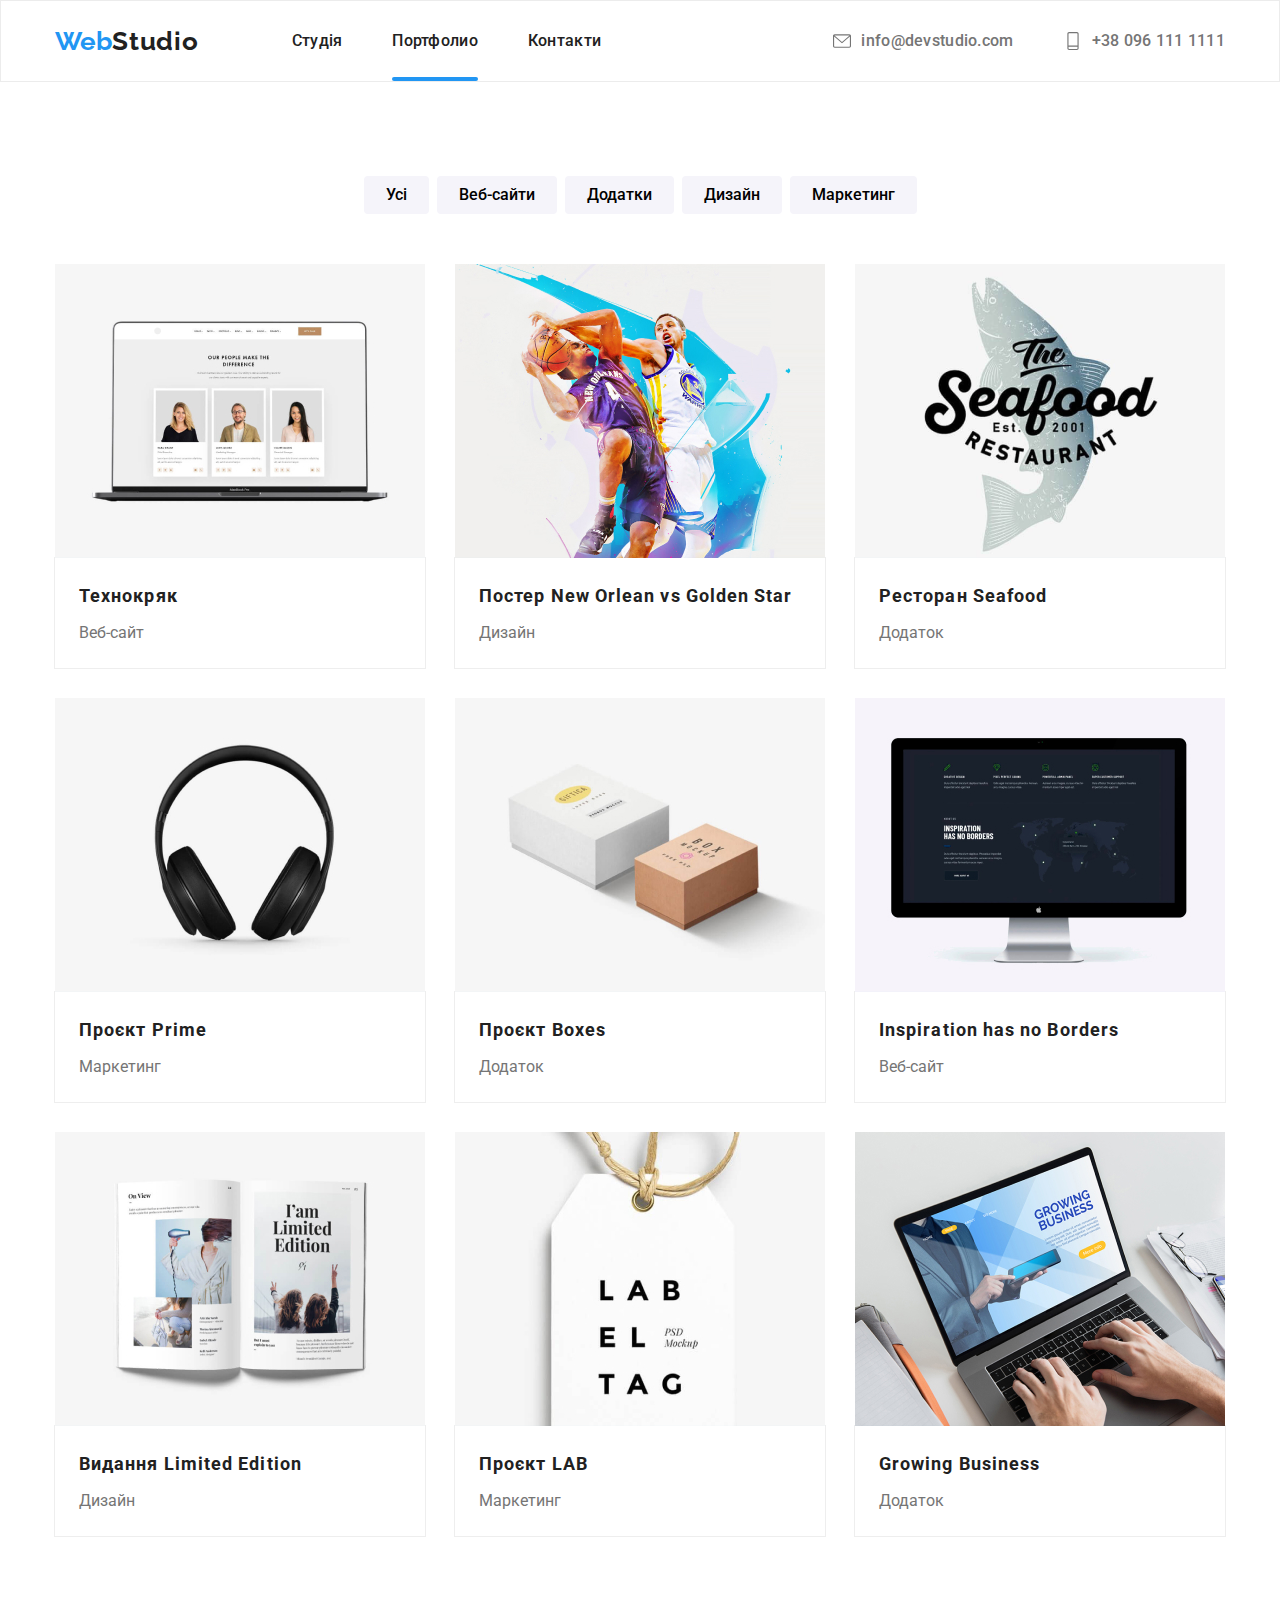
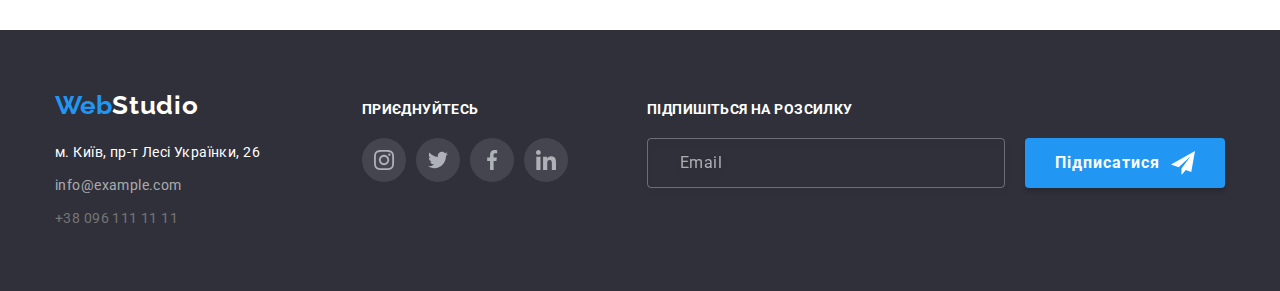
==== portfolio.html @ 8218df86 "started" ====
<!DOCTYPE html>
<html lang="en">
  <head>
    <meta charset="UTF-8" />
    <meta http-equiv="X-UA-Compatible" content="IE=edge" />
    <meta name="viewport" content="width=device-width, initial-scale=1.0" />
    <title>Home work 2</title>
    <link rel="preconnect" href="https://fonts.googleapis.com" />
    <link rel="preconnect" href="https://fonts.gstatic.com" crossorigin />
    <link
      href="https://fonts.googleapis.com/css2?family=Raleway:wght@700&family=Roboto:wght@400;500;700;900&display=swap"
      rel="stylesheet"
    />
    <link
      rel="stylesheet"
      href="https://cdnjs.cloudflare.com/ajax/libs/modern-normalize/1.1.0/modern-normalize.min.css"
    />

    <link rel="stylesheet" href="css/styles.css" />
  </head>

  <body>
    <!-- Шапка сайта -->

    <header class="header">
      <div class="container">
        <nav class="main-nav">
          <a href="./index.html" class="logo"
            >Web<span class="logo-header current">Studio</span></a
          >

          <ul class="site-nav list">
            <li class="item">
              <a href="./index.html" class="link">Студія</a>
            </li>
            <li class="item">
              <a href="./portfolio.html" class="link current">Портфолио</a>
            </li>
            <li class="item">
              <a href="Контакты" class="link">Контакти</a>
            </li>
          </ul>

          <ul class="auth-nav list">
            <li class="item">
              <a href="mailto:info@devstudio.com" class="header__link__mail">
                <svg class="tech__link" width="18" height="18">
                  <use href="./images/symbol-defs.svg#icon-mailmin"></use></svg
                >info@devstudio.com
              </a>
            </li>

            <li class="item">
              <a href="tel:+380961111111" class="header__link__tel">
                <svg class="tech__link" width="18" height="18">
                  <use href=".//images/symbol-defs.svg#icon-telmin"></use></svg
                >+38 096 111 1111
              </a>
            </li>
          </ul>
        </nav>
      </div>
    </header>

    <main>
      <section class="section">
        <div class="container">
          <!-- <h1> Примеры робот <h1> 
              
               Кнопки -->

          <div class="button-nav">
            <ul class="button-box">
              <li>
                <button type="button" class="buttons">Усі</button>
              </li>
              <li>
                <button type="button" class="buttons">Веб-сайти</button>
              </li>
              <li>
                <button type="button" class="buttons">Додатки</button>
              </li>
              <li>
                <button type="button" class="buttons">Дизайн</button>
              </li>
              <li>
                <button type="button" class="buttons">Маркетинг</button>
              </li>
            </ul>
          </div>
        </div>

        <!-- Картинки -->

        <div class="container">
          <div class="box__section__cards">
            <ul class="section_title">
              <li class="section__title__card">
                <a href="#" class="link">
                  <div class="product-thumb">
                    <img
                      src="./images/технокряк.jpg"
                      alt="Ноутбук Macbook"
                      width="370"
                      height="294"
                    />
                    <div class="product-actions">
                      <p class="product-paragraf">
                        Ресурс пропонує комплексні пропозиції з різним рівнем
                        функціоналу та сервісів. Все це дозволить відвідувачу
                        отримати вичерпні відомості про компанію чи приватну
                        особу.
                      </p>
                    </div>
                  </div>
                  <div class="card-signature">
                    <h2 class="text-image">Технокряк</h2>
                    <p class="text-description">Веб-сайт</p>
                  </div>
                </a>
              </li>

              <li class="section__title__card">
                <a class="link" href="#">
                  <div class="product-thumb">
                    <img
                      src="./images/баскетбол.jpg"
                      alt="Борьба за мяч"
                      width="370"
                      height="294"
                    />
                    <div class="product-actions">
                      <p class="product-paragraf">
                        Ресурс пропонує комплексні пропозиції з різним рівнем
                        функціоналу та сервісів. Все це дозволить відвідувачу
                        отримати вичерпні відомості про компанію чи приватну
                        особу.
                      </p>
                    </div>
                  </div>
                  <div class="card-signature">
                    <h2 class="text-image">Постер New Orlean vs Golden Star</h2>
                    <p class="text-description">Дизайн</p>
                  </div>
                </a>
              </li>

              <li class="section__title__card">
                <a class="link" href="#">
                  <div class="product-thumb">
                    <img
                      src="./images/Ресторан.png"
                      alt="Ресторан с морской кухней"
                      width="370"
                      height="294"
                    />
                    <div class="product-actions">
                      <p class="product-paragraf">
                        Ресурс пропонує комплексні пропозиції з різним рівнем
                        функціоналу та сервісів. Все це дозволить відвідувачу
                        отримати вичерпні відомості про компанію чи приватну
                        особу.
                      </p>
                    </div>
                  </div>

                  <div class="card-signature">
                    <h2 class="text-image">Ресторан Seafood</h2>
                    <p class="text-description">Додаток</p>
                  </div>
                </a>
              </li>

              <li class="section__title__card">
                <a class="link" href="#">
                  <div class="product-thumb">
                    <img
                      src="./images/наушники.jpg"
                      alt="Черные беспроводные наушники"
                      width="370"
                      height="294"
                    />
                    <div class="product-actions">
                      <p class="product-paragraf">
                        Ресурс пропонує комплексні пропозиції з різним рівнем
                        функціоналу та сервісів. Все це дозволить відвідувачу
                        отримати вичерпні відомості про компанію чи приватну
                        особу.
                      </p>
                    </div>
                  </div>

                  <div class="card-signature">
                    <h2 class="text-image">Проєкт Prime</h2>
                    <p class="text-description">Маркетинг</p>
                  </div>
                </a>
              </li>

              <li class="section__title__card">
                <a class="link" href="#">
                  <div class="product-thumb">
                    <img
                      src="./images/куб.jpg"
                      alt="Два кубика разного цвета"
                      width="370"
                      height="294"
                    />
                    <div class="product-actions">
                      <p class="product-paragraf">
                        Ресурс пропонує комплексні пропозиції з різним рівнем
                        функціоналу та сервісів. Все це дозволить відвідувачу
                        отримати вичерпні відомості про компанію чи приватну
                        особу.
                      </p>
                    </div>
                  </div>

                  <div class="card-signature">
                    <h2 class="text-image">Проєкт Boxes</h2>
                    <p class="text-description">Додаток</p>
                  </div>
                </a>
              </li>

              <li class="section__title__card">
                <a class="link" href="#">
                  <div class="product-thumb">
                    <img
                      src="./images/экран.jpg"
                      alt="Портативный экран компьютера"
                      width="370"
                      height="294"
                    />
                    <div class="product-actions">
                      <p class="product-paragraf">
                        Ресурс пропонує комплексні пропозиції з різним рівнем
                        функціоналу та сервісів. Все це дозволить відвідувачу
                        отримати вичерпні відомості про компанію чи приватну
                        особу.
                      </p>
                    </div>
                  </div>

                  <div class="card-signature">
                    <h2 class="text-image">Inspiration has no Borders</h2>
                    <p class="text-description">Веб-сайт</p>
                  </div>
                </a>
              </li>

              <li class="section__title__card">
                <a class="link" href="#">
                  <div class="product-thumb">
                    <img
                      src="./images/журнал.jpg"
                      alt="Раскрытый журнал"
                      width="370"
                      height="294"
                    />
                    <div class="product-actions">
                      <p class="product-paragraf">
                        Ресурс пропонує комплексні пропозиції з різним рівнем
                        функціоналу та сервісів. Все це дозволить відвідувачу
                        отримати вичерпні відомості про компанію чи приватну
                        особу.
                      </p>
                    </div>
                  </div>

                  <div class="card-signature">
                    <h2 class="text-image">Видання Limited Edition</h2>
                    <p class="text-description">Дизайн</p>
                  </div>
                </a>
              </li>

              <li class="section__title__card">
                <a class="link" href="#">
                  <div class="product-thumb">
                    <img
                      src="./images/бирка.jpg"
                      alt="Белая бирка с надписями"
                      width="370"
                      height="294"
                    />
                    <div class="product-actions">
                      <p class="product-paragraf">
                        Ресурс пропонує комплексні пропозиції з різним рівнем
                        функціоналу та сервісів. Все це дозволить відвідувачу
                        отримати вичерпні відомості про компанію чи приватну
                        особу.
                      </p>
                    </div>
                  </div>

                  <div class="card-signature">
                    <h2 class="text-image">Проєкт LAB</h2>
                    <p class="text-description">Маркетинг</p>
                  </div>
                </a>
              </li>

              <li class="section__title__card">
                <a class="link" href="#">
                  <div class="product-thumb">
                    <img
                      src="./images/ноутбук.jpg"
                      alt="Работа за ноутбуком"
                      width="370"
                      height="294"
                    />
                    <div class="product-actions">
                      <p class="product-paragraf">
                        Ресурс пропонує комплексні пропозиції з різним рівнем
                        функціоналу та сервісів. Все це дозволить відвідувачу
                        отримати вичерпні відомості про компанію чи приватну
                        особу.
                      </p>
                    </div>
                  </div>

                  <div class="card-signature">
                    <h2 class="text-image">Growing Business</h2>
                    <p class="text-description">Додаток</p>
                  </div>
                </a>
              </li>
            </ul>
          </div>
        </div>
      </section>
    </main>

    <!-- Footer -->

    <footer class="footer">
      <div class="container container-wrap">
        <div class="place">
          <a href="./index.html" class="logo"
            >Web<span class="accent-footer">Studio</span></a
          >
          <address>
            <ul class="address">
              <li>
                <a
                  href="https://goo.gl/maps/P4V3GdsKR6i7VE34A"
                  target="_blank"
                  rel="noopener noreferrer"
                  class="map"
                  >м. Київ, пр-т Лесі Українки, 26</a
                >
              </li>

              <li>
                <a href="mailto:info@example.com" class="mail-footer"
                  >info@example.com</a
                >
              </li>

              <li>
                <a href="tel:+380961111111" class="tel-footer"
                  >+38 096 111 11 11</a
                >
              </li>
            </ul>
          </address>
        </div>

        <div class="footer__join">
          <p class="footer__title">ПРИЄДНУЙТЕСЬ</p>
          <ul class="social__list footer__social">
            <li class="social__item footer__social__item">
              <a
                class="social__link__"
                href="#"
                target="_blank"
                aria-label="instagram"
              >
                <svg class="social__icon" width="20" height="20">
                  <use href="./images/symbol-defs.svg#icon-instagrammin"></use>
                </svg>
              </a>
            </li>
            <li class="social__item footer__social__item">
              <a
                class="social__link"
                href="#"
                target="_blank"
                aria-label="twitter"
              >
                <svg class="social__icon" width="20" height="20">
                  <use href="./images/symbol-defs.svg#icon-twittermin"></use>
                </svg>
              </a>
            </li>
            <li class="social__item footer__social__item">
              <a
                class="social__link"
                href="#"
                target="_blank"
                aria-label="facebook"
              >
                <svg class="social__icon" width="20" height="20">
                  <use href="./images/symbol-defs.svg#icon-facebookmin"></use>
                </svg>
              </a>
            </li>
            <li class="social__item footer__social__item">
              <a
                class="social__link"
                href="#"
                target="_blank"
                aria-label="linkedin"
              >
                <svg class="social__icon" width="20" height="20">
                  <use href="./images/symbol-defs.svg#icon-linkedinmin"></use>
                </svg>
              </a>
            </li>
          </ul>
        </div>

        <div class="footer__title__list">
          <p class="footer__title__mail">ПІДПИШІТЬСЯ НА РОЗСИЛКУ</p>

          <form>
            <label class="label__footer" for="input__email">
              <span class="label__text__footer"></span>
            </label>
            <div class="field__footer">
              <input
                placeholder="Email"
                class="field__input__footer"
                type="email"
                name="email"
                id="input__email"
              />

              <button class="button__footer" type="button">
                Підписатися
                <svg class="twitter__flight" width="24" height="24">
                  <use href="./images/symbol-defs 2.svg#icon-twitt-min"></use>
                </svg>
              </button>
            </div>
          </form>
        </div>
      </div>
    </footer>

    <script src="./js/modal.js"></script>
  </body>
</html>
---- css/styles.css ----
html,
body,
div,
span,
applet,
object,
iframe,
h1,
h2,
h3,
h4,
h5,
h6,
p,
blockquote,
pre,
a,
abbr,
acronym,
address,
big,
cite,
code,
html,
body,
div,
span,
applet,
object,
iframe,
h1,
h2,
h3,
h4,
h5,
h6,
p,
blockquote,
pre,
a,
abbr,
acronym,
address,
big,
cite,
code,
del,
dfn,
em,
img,
ins,
kbd,
q,
s,
samp,
small,
strike,
strong,
sub,
sup,
tt,
var,
b,
u,
i,
center,
dl,
dt,
dd,
ol,
ul,
li,
fieldset,
form,
label,
legend,
table,
caption,
tbody,
tfoot,
thead,
tr,
th,
td,
article,
aside,
canvas,
details,
embed,
figure,
figcaption,
footer,
header,
hgroup,
menu,
nav,
output,
ruby,
section,
summary,
time,
mark,
audio,
video {
  margin: 0;
  padding: 0;
  border: 0;
  font-size: 100%;
  font: inherit;
  vertical-align: baseline;
}

html {
  box-sizing: border-box;
  margin: 0;
  padding: 0;
  border: 0;
  font-size: 100%;
  font: inherit;
  font-weight: normal;
  vertical-align: baseline;
}

img {
  display: block;
  max-width: 100%;
  height: auto;
}

*,
*::before,
*::after {
  box-sizing: inherit;
}

:root {
  --background-color: #ffffff;
  --secondary-background-color: #2f303a;
  --primary-color: #212121;
  --secondary-color: #2196f3;
  --buttons-color: #f5f4fa;
  --contacts-color: #757575;
  --transition-duration: 250ms;
  --transition-timing-function: cubic-bezier(0.4, 0, 0.2, 1);
}

body {
  font-family: "Roboto", sans-serif;
  font-size: 14px;
  font-style: normal;
  font-weight: 400;
  line-height: 1.17;
}

.container {
  max-width: 1200px;
  width: 100%;
  margin: 0 auto;
  padding-left: 15px;
  padding-right: 15px;
}

button {
  cursor: pointer;
}

/* Хэдер */

.header {
  background-color: var(--background-color);
  border: 1px solid rgba(236, 236, 236, 1);
}

.main-nav {
  display: flex;
  justify-content: center;
  align-items: center;
}

ul {
  list-style: none;
  margin: 0;
  padding: 0;
}

.logo:hover {
  color: var(--secondary-color);
}

.logo {
  font-family: "Raleway";
  font-size: 26px;
  font-weight: bold;
  text-decoration: none;
  padding-left: 0px;
  padding-top: 0px;
  margin-right: 93px;
  padding-top: 0px;
  padding-bottom: 0px;
  color: var(--secondary-color);

  transition-duration: var(--transition-duration);
  transition-timing-function: var(--transition-timing-function);
}

.logo-header {
  font-family: "Raleway";
  font-size: 26px;
  font-weight: bold;
  letter-spacing: 0.03em;
  color: var(--primary-color);

  transition-duration: var(--transition-duration);
  transition-timing-function: var(--transition-timing-functio);
}

.logo-header:hover {
  color: var(--secondary-color);
}

.header .link.current.studio:hover,
.header .link.current.studio:focus {
  color: var(--secondary-color);
}

.header .link:hover,
.header .link:focus {
  color: var(--secondary-color);
}

.link-mail {
  text-decoration: none;
  color: var(--contacts-color);
}

/* Навигация */

.item .current {
  position: relative;
  text-decoration: none;
  color: var(--primary-color);
}

.item .current::after {
  content: "";
  display: block;
  position: absolute;
  left: 0;
  top: 46px;
  width: 100%;
  height: 4px;
  border-radius: 2px;
  background-color: var(--secondary-color);
}

.item .studio {
  position: relative;
  text-decoration: none;
  color: var(--primary-color);
}

.item .studio::after {
  content: "";
  position: absolute;
  left: 0;
  top: 46px;

  display: block;
  width: 100%;
  height: 4px;
  border-radius: 2px;
  background-color: var(--secondary-color);
}

.link {
  font-size: 16px;
  text-decoration: none;
  color: var(--primary-color);
}

.site-nav .link.studio {
  color: rgba(33, 150, 243, 1);
}

.site-nav.list {
  display: flex;
  width: 16px;
  line-height: 1.14;
  letter-spacing: 0.02em;
  font-weight: 500;

  transition-duration: var(--transition-duration);
  transition-timing-function: var(--transition-timing-function);
}

.site-nav .list:not(first-child) {
  color: var(--secondary-color);
}

.site-nav .item {
  /* padding-top: 30px;
  padding-bottom: 30px; */
  margin-right: 50px;
}
.site-nav .item:last-child {
  margin-right: 0;
}

.studio .link {
  color: var(--secondary-color);
}

.portfolio {
  color: var(--primary-color);
}

/* Навигация */

.auth-nav.list {
  display: flex;
  margin-left: auto;
  font-weight: 500;
  font-size: 100%;
  line-height: 1.14;
  letter-spacing: 0.02em;
}

.auth-nav .mail {
  margin-right: 0px;
  margin-left: 0px;
}
.a.link {
  padding-top: 32px;
  padding-bottom: 32px;
}
.auth-nav .tel {
  margin-right: 0px;
  margin-left: 50px;
}

.header__link__mail,
.header__link__tel {
  font-size: 16px;
  display: flex;
  justify-content: center;
  align-items: center;
  padding-top: 31px;
  padding-bottom: 31px;
  gap: 10px;
  text-decoration: none;
  color: var(--contacts-color);
}

.item .auth-nav {
  padding-top: 31px;
  padding-bottom: 31px;
  display: flex;
  justify-content: center;
}
.auth-nav .item + .item {
  margin-left: 50px;
  padding-top: 0px;
  padding-bottom: 0px;
}

.header__link__mail:focus,
.header__link__mail:hover {
  color: var(--secondary-color);
}

.header__link__tel:focus,
.header__link__tel:hover {
  color: var(--secondary-color);
}

.tech__link {
  fill: currentColor;
}

/* Герой */

.section {
  padding-top: 94px;
  padding-bottom: 94px;
}

.box-hero {
  max-width: 1600px;
  height: 600px;
  margin: 0 auto;
  background-size: contain;
  padding-top: 0px;
  padding-bottom: 94px;

  background-image: linear-gradient(
      rgba(47, 48, 58, 0.4),
      rgba(47, 48, 58, 0.4)
    ),
    url(../images/шапка.jpg);
  background-repeat: no-repeat;
  background-size: cover;
  background-color: var(--primary-color);
}

.box-text {
  padding-top: 200px;
  text-align: center;
  max-width: 696px;
  margin: auto;
}

.text {
  padding: 0px 0px;
  margin-bottom: 30px;
  text-transform: uppercase;
  font-weight: 900;
  font-size: 44px;
  line-height: 1.36;
  letter-spacing: 6%;
  color: var(--background-color);
}

.hero-batton {
  display: flex;
  justify-content: center;
}

.hero-text {
  text-align: center;
  max-width: 696px;
  margin: auto;
  padding: 200px 0px;
}

/* hero button */

.button-one {
  width: 216px;
  height: 50px;
  border-radius: 4px;

  /* display: flex; */
  margin-top: 0px;
  margin-bottom: 0px;
  padding: 10px 32px;
  text-align: center;
  border: transparent;

  text-decoration: none;

  font-size: 16px;
  line-height: 1.9;
  text-align: center;
  letter-spacing: 6%;
  color: var(--background-color);

  background-color: var(--secondary-color);
  box-shadow: 0px 4px 4px rgba(0, 0, 0, 0.15);

  transition-duration: var(--transition-duration);
  transition-timing-function: var(--transition-timing-function);
}

/* Описание преимуществ */

.list-item {
  display: flex;
  justify-content: center;
  gap: 30px;
}

.box-works-item::before {
  display: block;
  content: "";
  height: 120px;
  background: var(--buttons-color);
  background-image: url(../images/attentionmin.svg);
  background-repeat: no-repeat;
  background-position: center;
  margin-bottom: 30px;
}

.box-works-item:nth-child(2)::before {
  background-image: url(../images/oclockmin.svg);
}
.box-works-item:nth-child(3)::before {
  background-image: url(../images/planningmin.svg);
}
.box-works-item:nth-child(4)::before {
  background-image: url(../images/technologymin.svg);
}

.text-list {
  font-weight: bold;
  line-height: 1.14;
  font-size: 16px;
  margin-bottom: 10px;
}

.text-script {
  font-size: 14px;
  line-height: 1.72;
  color: var(--contacts-color);
}

.section-title-picture {
  width: 1200px;
  padding-left: 0px;
  padding-right: 0px;
}

.section.works {
  padding-top: 0;
}

/* Чем мы занимаемся */

.text-main {
  font-weight: bold;
  font-size: 36px;
  line-height: 1.17;
  margin-top: 0px;
  margin-bottom: 0px;
  text-align: center;
  margin-bottom: 50px;
}

.list-item {
  display: flex;
  justify-content: center;
  gap: 30px;
  width: 1170px;
  padding-left: 0px;
  padding-right: 0px;
}

.works-images {
  display: flex;
}

.works-images-text {
  display: flex;
  justify-content: center;
  width: 370px;
  height: 70px;
  text-transform: uppercase;

  color: rgba(255, 255, 255, 1);

  align-items: center;
  position: absolute;
  transform: translate(0, 223px);

  background: rgba(47, 48, 58, 0.8);
  opacity: 0.95;
  z-index: 1;
}

/* Наша команда */

.section-team {
  padding-top: 94px;
  padding-bottom: 94px;
  background-color: var(--buttons-color);
}

.cards {
  background-color: rgba(255, 255, 255, 1);
  box-shadow: 0px 2px 1px 0px rgba(0, 0, 0, 0.2);
  box-shadow: 0px 1px 1px 0px rgba(0, 0, 0, 0.14);
  box-shadow: 0px 1px 3px 0px rgba(0, 0, 0, 0.12);
  border-radius: 0px 0px 4px 4px;
  transition-duration: var(--transition-duration);
  transition-timing-function: var(--transition-timing-function);
}

.list-item {
  display: flex;
  justify-content: center;
  gap: 30px;
  width: 1170px;
  padding-left: 0px;
  padding-right: 0px;
}

.name {
  font-weight: 500;
  font-size: 16px;
  line-height: 1.17;
  margin-top: 30px;
  text-align: center;
  color: var(--primary-color);
}

.text-job {
  font-size: 16px;
  line-height: 1.9;
  font-style: normal;
  margin-top: 10px;
  text-align: center;
  margin-bottom: 16px;
  color: var(--contacts-color);
}

.social__list {
  display: flex;
  justify-content: space-evenly;
  align-content: center;
  align-items: baseline;
  gap: 10px;
  margin-bottom: 30px;
  margin-right: 32px;
  margin-left: 32px;
  color: rgba(175, 177, 184, 1);
}

.social__item {
  display: flex;
  justify-content: center;
  align-items: center;
  gap: 10px;
  border-radius: 50%;
  width: 44px;
  height: 44px;
  background-color: rgba(255, 255, 255, 0.1);

  transition-duration: var(--transition-duration);
  transition-timing-function: var(--transition-timing-function);
}

.social__item:hover,
.social__item:focus {
  background-color: var(--secondary-color);
}
.social__item:hover .social__icon {
  fill: var(--background-color);
}

.social__icon {
  display: flex;
  justify-content: center;
  align-items: center;
  fill: currentColor;

  width: 20px;
  height: 20px;
  background-position: 50%;

  color: rgb(26, 178, 195);
  fill: rgba(175, 177, 184, 1);

  transition-duration: var(--transition-duration);
  transition-timing-function: var(--transition-timing-function);
}

/* Наши клиенты */

.our__clients {
  font-family: Roboto;
  font-size: 36px;
  font-weight: 700;
  line-height: 42px;
  letter-spacing: 0.03em;
  text-align: center;
  margin-bottom: 50px;
}

.clients {
  display: flex;
  justify-content: center;
}

.clients__size {
  display: flex;
  justify-content: center;
  gap: 30px;
}

.client__cards {
  width: 170px;
  height: 92px;
  /* border-radius: 4px; */
}

.client__label {
  fill: currentColor;
}

.client__item {
  display: flex;
  align-items: center;
  justify-content: center;
  border-radius: 4px;

  width: 100%;
  height: 100%;

  color: #afb1b8;
  border: 1px solid #afb1b8;
  transition: color 250ms cubic-bezier(0.4, 0, 0.2, 1);
}

.client__item:hover,
.client__item:focus {
  color: var(--secondary-color);
  border: 1px solid var(--secondary-color);
}

/* Footer */

.cont__footer {
  display: flex;
}

.footer {
  background-color: var(--secondary-background-color);
  padding-top: 60px;
  padding-bottom: 60px;
}

.logo-footer .accent-footer:focus,
.logo-footer .accent-footer:hover {
  color: var(--secondary-color);
}

.logo-footer {
  font-family: "Raleway";
  font-size: 26px;
  font-weight: bold;
  text-decoration: none;
  padding-left: 0px;
  padding-top: 0px;
  margin: 0;
  padding-top: 32px;
  padding-bottom: 32px;
  color: var(--secondary-color);
  transition-duration: var(--transition-duration);
  transition-timing-function: var(--transition-timing-function);
}

.accent-footer {
  font-family: "Raleway";
  font-size: 26px;
  font-weight: bold;
  line-height: 0px;
  letter-spacing: 0.03em;
  text-align: left;
  color: var(--background-color);
  transition-duration: var(--transition-duration);
  transition-timing-function: var(--transition-timing-function);
}

.map:focus,
.map:hover {
  color: var(--secondary-color);
}

.map {
  display: inline-block;
  margin-top: 20px;
  font-style: normal;
  font-weight: 400;
  font-size: 14px;
  line-height: 1.71;
  letter-spacing: 0.03em;
  text-decoration: none;
  color: var(--background-color);
  transition-duration: var(--transition-duration);
  transition-timing-function: var(--transition-timing-function);
}

.mail-footer {
  display: inline-block;
  margin-top: 9px;
  font-style: normal;
  font-weight: 400;
  font-size: 14px;
  line-height: 1.71;
  text-decoration: none;
  letter-spacing: 0.03em;
  color: rgba(255, 255, 255, 0.6);
  transition-duration: var(--transition-duration);
  transition-timing-function: var(--transition-timing-function);
}

.tel-footer {
  font-style: normal;
  font-size: 14px;
  line-height: 1.71;
  text-decoration: none;
  letter-spacing: 0.03em;
  display: inline-block;
  margin-top: 9px;
  color: var(--contacts-color);
}

.tel-footer:focus,
.tel-footer:hover {
  color: var(--secondary-color);
}

.mail-footer:focus,
.mail-footer:hover {
  color: var(--secondary-color);
}

.footer__join {
  margin-left: 70px;
}

.footer__social {
  margin: 0;
}

.footer__title {
  color: var(--background-color);
  margin-bottom: 20px;
}

.social__item__footer:hover,
.social__item__footer:focus {
  background-color: #f3212f;
}
.social__item__footer:hover .social__icon {
  fill: #ffffff;
}
.social__item__footer {
  border-radius: 50%;
  width: 44px;
  height: 44px;
  display: flex;
  justify-content: center;
  align-items: center;
  background: rgba(255, 255, 255, 0.1);
  transition-duration: var(--transition-duration);
  transition-timing-function: var(--transition-timing-function);
}

.container-wrap {
  display: flex;
  align-items: baseline;
}

/* Присоединяйтесь */

.footer__title__list {
  margin-left: auto;

  font-weight: 700;
  font-size: 14px;

  letter-spacing: 0.03em;

  color: rgba(255, 255, 255, 1);
}

.footer__title__mail {
  display: inline-block;
  padding-bottom: 20px;
}

.footer__title {
  font-weight: 700;
  font-size: 14px;
  letter-spacing: 0.03em;
}

.field__footer {
  display: flex;
}

.field__input__footer {
  width: 358px;
  height: 50px;
  border: 1px solid rgba(255, 255, 255, 0.3);
  filter: drop-shadow(0px 4px 4px rgba(0, 0, 0, 0.15));
  border-radius: 4px;
  background-color: transparent;
}
.field__input__footer::placeholder {
  font-family: "Roboto";
  font-style: normal;
  font-weight: 400;
  font-size: 16px;
  line-height: 20px;
  /* identical to box height, or 125% */

  display: flex;
  align-items: center;
  letter-spacing: 0.03em;
  padding-left: 30px;

  color: rgba(255, 255, 255, 0.6);
}

.button__footer {
  width: 200px;
  height: 50px;
  margin-left: 20px;
  padding: 10px 28px;

  justify-content: space-between;

  font-weight: 700;
  font-size: 16px;
  line-height: 1.87;
  /* identical to box height, or 188% */

  display: flex;
  align-items: center;
  text-align: center;
  letter-spacing: 0.06em;

  color: #ffffff;

  background: rgba(33, 150, 243, 1);
  box-shadow: 0px 4px 4px rgba(0, 0, 0, 0.15);
  border-radius: 4px;
  border-color: transparent;
}

.twitter__flight {
  fill: currentColor;
}

/* Портфолио */

.section {
  padding-top: 94px;
  padding-bottom: 94px;
}

.button-box {
  display: flex;
  justify-content: center;
  cursor: pointer;
  margin-bottom: 50px;
  gap: 8px;
}

.button-nav {
  margin-bottom: 0px;
}

.social__item:hover,
.social__item:focus {
  background-color: var(--secondary-color);
}

.buttons {
  font-family: "Roboto";
  font-weight: 500;
  font-size: 16px;
  cursor: pointer;
  min-height: 38px;
  padding: 6px 22px;
  border-radius: 4px;
  background: var(--buttons-color);
  border: transparent;

  transition-duration: var(--transition-duration);
  transition-timing-function: var(--transition-timing-function);
}

.buttons:hover,
.buttons:focus {
  box-shadow: 0px 1px 1px rgba(0, 0, 0, 0.12), 0px 4px 4px rgba(0, 0, 0, 0.06),
    1px 4px 6px rgba(0, 0, 0, 0.16);
  cursor: pointer;

  transition-property: var(--background-color);
  background-color: var(--secondary-color);
  border-radius: 4px;
  color: var(--background-color);
}

.blue .buttons:hover {
  border: 1px solid var(--secondary-color);
  border-radius: 4px;
}

.blue {
  background: var(--secondary-color);
  box-shadow: 0px 2px 2px 0px rgba(0, 0, 0, 0.12);

  box-shadow: 0px 1px 2px 0px rgba(0, 0, 0, 0.08);

  box-shadow: 0px 3px 1px 0px rgba(0, 0, 0, 0.1);

  font-family: "Roboto";
  font-style: normal;
  font-weight: 500;
  font-size: 16px;
  line-height: 26px;
  text-align: center;
  letter-spacing: 0.03em;
  line-height: 1.62;
  color: var(--background-color);
  cursor: pointer;
  transition-duration: var(--transition-duration);
  transition-timing-function: var(--transition-timing-function);
}

.blue:hover,
.blue:focus {
  border-radius: 4px;
  color: var(--background-color);
}

/* Картинки */

.section_title {
  display: flex;
  flex-wrap: wrap;
  gap: 30px;
}

.section__title__card {
  flex-basis: calc((100% - 30px * 2) / 3);

  transition-duration: var(--transition-duration);
  transition-timing-function: var(--transition-timing-function);
}

.section__title__card:hover {
  box-shadow: 0px 1px 1px rgba(0, 0, 0, 0.12), 0px 4px 4px rgba(0, 0, 0, 0.06),
    1px 4px 6px rgba(0, 0, 0, 0.16);
  cursor: pointer;
}
.section__title__card:hover .text__overlay {
  transform: translateY(0);
}

.link:focus .text__overlay {
  transform: translateY(0);
}

.product-thumb {
  position: relative;
  overflow: hidden;
}

.product-paragraf {
  position: absolute;

  width: 100%;
  height: 100%;
  /* top: 0; */
  bottom: 0;
  padding: 63px 24px;

  font-family: "Roboto";
  font-style: normal;
  font-weight: 400;
  font-size: 18px;
  line-height: 1.56;

  letter-spacing: 0.03em;
  color: var(--background-color);

  letter-spacing: 0.03em;
  color: var(--background-color);
  transform: translateY(100%);

  background-color: rgba(33, 150, 243, 0.9);
  transition-duration: var(--transition-duration);
  transition-timing-function: var(--transition-timing-function);
}

.section__title__card:hover .product-paragraf {
  transform: translateY(0);
}

.card-signature {
  display: block;
  outline: 1px solid #eeeeee;
  text-align: left;
  padding-top: 20px;
  padding-left: 24px;
  padding-right: 24px;
  padding-bottom: 20px;
}

.text-image {
  font-weight: bold;
  font-size: 18px;
  line-height: 2;
  letter-spacing: 0.06em;
  margin-top: 0px;
  padding-bottom: 4px;

  transition-duration: var(--transition-duration);
  transition-timing-function: var(--transition-timing-function);
}

.text-description {
  font-weight: normal;
  font-size: 16px;
  line-height: 1.88;
  margin-bottom: 0;
  margin-top: 0;
  color: var(--contacts-color);

  transition-duration: var(--transition-duration);
  transition-timing-function: var(--transition-timing-function);
}

.place__portfolio {
  margin-bottom: 94px;
}

/* Модальное окно */

.backdrop {
  position: fixed;
  top: 0;
  left: 0;
  width: 100%;
  height: 100vh;
  visibility: visible;
  background-color: rgba(0, 0, 0, 0.2);

  opacity: 1;
  transition: opacity 250ms cubic-bezier(0.4, 0, 0.2, 1);
}

.backdrop.is-hidden {
  visibility: hidden;
  opacity: 0;
  pointer-events: none;
}

.backdrop.is-hidden.modal {
  transform: translate(-50%, -50%) scale(0.9);
}

.modal {
  position: absolute;
  padding: 40px;
  min-width: 528px;
  height: 581px;
  top: 50%;
  left: 50%;

  border-radius: 4px;
  background: var(--background-color);
  box-shadow: 0px 1px 3px rgba(0, 0, 0, 0.12), 0px 1px 1px rgba(0, 0, 0, 0.14),
    0px 2px 1px rgba(0, 0, 0, 0.2);

  transform: translate(-50%, -50%);
  transition-duration: var(--transition-duration);
  transition-timing-function: var(--transition-timing-function);
}

.modal__close {
  position: absolute;
  width: 30px;
  height: 30px;
  display: flex;
  justify-content: center;
  align-items: center;
  top: 8px;
  right: 8px;
  padding: 0;
  cursor: pointer;
  border: 1px solid rgba(0, 0, 0, 0.1);
  border-radius: 50%;
  background-color: transparent;
}

.modal__close:hover {
  border-color: var(--secondary-color);
  color: var(--secondary-color);
}

.modal__close:hover .close__icon {
  fill: currentColor;
}

/* form */

.form__title {
  font-weight: 700;
  font-size: 20px;
  line-height: 1.15;
  text-align: center;
  letter-spacing: 0.03em;

  color: var(--primery-text-color);
}
.label {
  display: block;
  padding-top: 10px;
  padding-bottom: 2px;
}
.label__text {
  font-size: 12px;
  line-height: 1.6;
  letter-spacing: 0.01em;

  color: #757575;
}
.field {
  position: relative;
}
.field__icon {
  position: absolute;
  left: 12px;
  top: 50%;
  transform: translateY(-50%);
}

.field__input:hover,
.field__input:focus {
  border-color: var(--secondary-color);
}

.field__input:hover + .field__icon,
.field__input:focus + .field__icon {
  fill: var(--secondary-color);
}

.input {
  width: 100%;
  border: 1px solid rgba(33, 33, 33, 0.2);
  border-radius: 4px;

  outline: transparent;
  transition: fill var(--transition-duration) var(--transition-timing-function);
}

.input:focus {
  border-color: var(--secondary-color);
}

.field__input {
  padding: 11px 15px 11px 32px;
}

.field__input:focus {
  border-color: var(--secondary-color);
}

.message {
  padding: 12px 16px;
  height: 120px;
  resize: none;
  margin-bottom: 20px;
}
.message::placeholder {
  font-size: 12px;
  line-height: 1.16;
  letter-spacing: 0.01em;

  color: rgba(117, 117, 117, 0.5);
}

/* checkbox */

.checkbox-label {
  display: flex;
  align-items: center;
  margin-bottom: 30px;
  margin-left: 13px;
}
.checkbox {
  position: absolute;
  appearance: none;
}

.checkbox:checked ~ .checkbox__icon {
  background-image: url("../images/chekboxblue.svg") url("../images/v.svg");
  background-size: 16px 15px;
  background-position: center;
  background-repeat: no-repeat;
  background-color: var(--secondary-color);
}

.privacy__wrapp {
  display: flex;
  align-items: center;
  justify-content: center;
  width: 15px;
  height: 14px;
  border: 1px solid;
  border-radius: 2px;
}
.checkbox__icon {
  display: inline-block;

  width: 16px;
  height: 15px;

  border-radius: 4px;
  cursor: pointer;
}

.privacy__text {
  margin-left: 8px;
  font-size: 14px;
  cursor: pointer;
  line-height: 1.71;
  letter-spacing: 0.03em;
  color: #757575;
}

.privacy__link {
  color: var(--secondary-color);
}

.button__modal__block {
  display: flex;
  justify-content: center;
  height: 50px;
}
.button__modal {
  display: flex;
  justify-content: center;
  align-items: center;

  min-width: 200px;
  height: 50px;
  border-radius: 4px;
  border: transparent;

  background: var(--secondary-color);
  box-shadow: 0px 4px 4px rgba(0, 0, 0, 0.15);

  margin-top: 0;
  margin-bottom: 0;
  padding: 10px 52px;
  text-align: center;

  font-weight: 700;

  line-height: 1.88;
  letter-spacing: 0.06em;
  color: #ffffff;
  cursor: pointer;
}
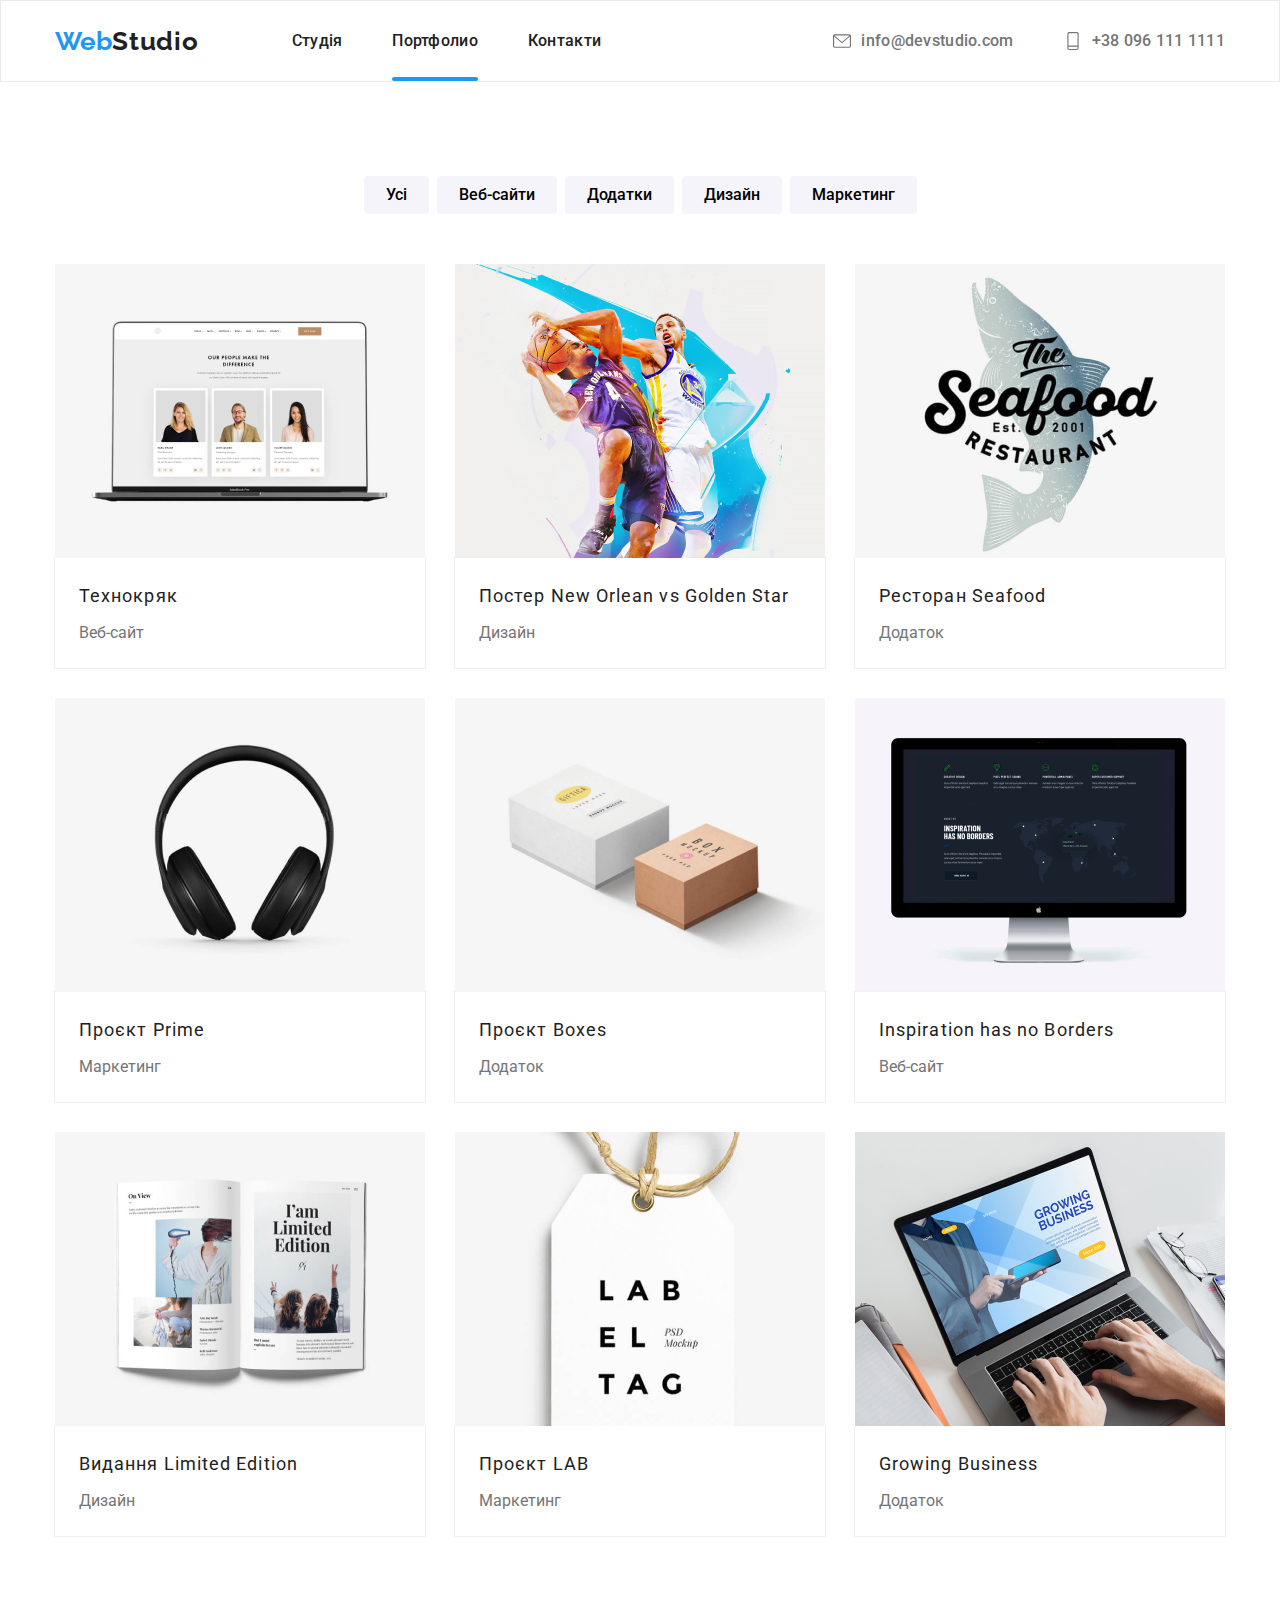
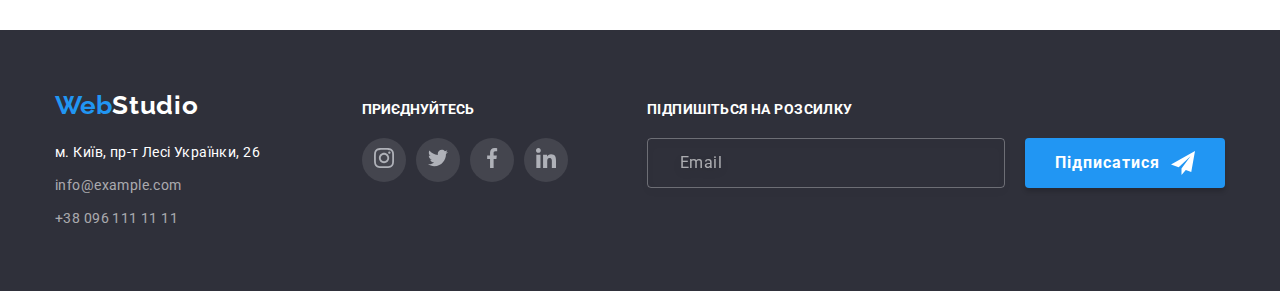
==== commit 2467d959: "Finished" ====
--- a/portfolio.html
+++ b/portfolio.html
@@ -16,28 +16,29 @@
       href="https://cdnjs.cloudflare.com/ajax/libs/modern-normalize/1.1.0/modern-normalize.min.css"
     />
 
-    <link rel="stylesheet" href="css/styles.css" />
+    <link rel="stylesheet" href="css/main.min.css" />
   </head>
 
   <body>
     <!-- Шапка сайта -->
-
     <header class="header">
       <div class="container">
-        <nav class="main-nav">
-          <a href="./index.html" class="logo"
-            >Web<span class="logo-header current">Studio</span></a
+        <nav class="site">
+          <a href="./index.html" class="site-logo"
+            >Web<span class="site-name current">Studio</span></a
           >
 
-          <ul class="site-nav list">
-            <li class="item">
-              <a href="./index.html" class="link">Студія</a>
-            </li>
-            <li class="item">
-              <a href="./portfolio.html" class="link current">Портфолио</a>
-            </li>
-            <li class="item">
-              <a href="Контакты" class="link">Контакти</a>
+          <!-- Навигация -->
+
+          <ul class="nav list">
+            <li class="nav-item">
+              <a href="./index.html" class="nav-link">Студія</a>
+            </li>
+            <li class="nav-item">
+              <a href="./portfolio.html" class="nav-link current">Портфолио</a>
+            </li>
+            <li class="nav-item">
+              <a href="Контакты" class="nav-link">Контакти</a>
             </li>
           </ul>
 
@@ -61,7 +62,6 @@
         </nav>
       </div>
     </header>
-
     <main>
       <section class="section">
         <div class="container">
@@ -69,22 +69,22 @@
               
                Кнопки -->
 
-          <div class="button-nav">
-            <ul class="button-box">
-              <li>
-                <button type="button" class="buttons">Усі</button>
-              </li>
-              <li>
-                <button type="button" class="buttons">Веб-сайти</button>
-              </li>
-              <li>
-                <button type="button" class="buttons">Додатки</button>
-              </li>
-              <li>
-                <button type="button" class="buttons">Дизайн</button>
-              </li>
-              <li>
-                <button type="button" class="buttons">Маркетинг</button>
+          <div class="button">
+            <ul class="button__box">
+              <li>
+                <button type="button" class="button__item">Усі</button>
+              </li>
+              <li>
+                <button type="button" class="button__item">Веб-сайти</button>
+              </li>
+              <li>
+                <button type="button" class="button__item">Додатки</button>
+              </li>
+              <li>
+                <button type="button" class="button__item">Дизайн</button>
+              </li>
+              <li>
+                <button type="button" class="button__item">Маркетинг</button>
               </li>
             </ul>
           </div>
@@ -96,233 +96,237 @@
           <div class="box__section__cards">
             <ul class="section_title">
               <li class="section__title__card">
-                <a href="#" class="link">
-                  <div class="product-thumb">
+                <a href="#" class="nav-link">
+                  <div class="product">
                     <img
                       src="./images/технокряк.jpg"
                       alt="Ноутбук Macbook"
                       width="370"
                       height="294"
                     />
-                    <div class="product-actions">
-                      <p class="product-paragraf">
-                        Ресурс пропонує комплексні пропозиції з різним рівнем
-                        функціоналу та сервісів. Все це дозволить відвідувачу
-                        отримати вичерпні відомості про компанію чи приватну
-                        особу.
-                      </p>
-                    </div>
-                  </div>
-                  <div class="card-signature">
-                    <h2 class="text-image">Технокряк</h2>
-                    <p class="text-description">Веб-сайт</p>
-                  </div>
-                </a>
-              </li>
-
-              <li class="section__title__card">
-                <a class="link" href="#">
-                  <div class="product-thumb">
+                    <div class="product__actions">
+                      <p class="product__paragraf">
+                        Ресурс пропонує комплексні пропозиції з різним рівнем
+                        функціоналу та сервісів. Все це дозволить відвідувачу
+                        отримати вичерпні відомості про компанію чи приватну
+                        особу.
+                      </p>
+                    </div>
+                  </div>
+                  <div class="description">
+                    <h2 class="description__title">Технокряк</h2>
+                    <p class="description__label">Веб-сайт</p>
+                  </div>
+                </a>
+              </li>
+
+              <li class="section__title__card">
+                <a class="nav-link" href="#">
+                  <div class="product">
                     <img
                       src="./images/баскетбол.jpg"
                       alt="Борьба за мяч"
                       width="370"
                       height="294"
                     />
-                    <div class="product-actions">
-                      <p class="product-paragraf">
-                        Ресурс пропонує комплексні пропозиції з різним рівнем
-                        функціоналу та сервісів. Все це дозволить відвідувачу
-                        отримати вичерпні відомості про компанію чи приватну
-                        особу.
-                      </p>
-                    </div>
-                  </div>
-                  <div class="card-signature">
-                    <h2 class="text-image">Постер New Orlean vs Golden Star</h2>
-                    <p class="text-description">Дизайн</p>
-                  </div>
-                </a>
-              </li>
-
-              <li class="section__title__card">
-                <a class="link" href="#">
-                  <div class="product-thumb">
+                    <div class="product__actions">
+                      <p class="product__paragraf">
+                        Ресурс пропонує комплексні пропозиції з різним рівнем
+                        функціоналу та сервісів. Все це дозволить відвідувачу
+                        отримати вичерпні відомості про компанію чи приватну
+                        особу.
+                      </p>
+                    </div>
+                  </div>
+                  <div class="description">
+                    <h2 class="description__title">
+                      Постер New Orlean vs Golden Star
+                    </h2>
+                    <p class="description__label">Дизайн</p>
+                  </div>
+                </a>
+              </li>
+
+              <li class="section__title__card">
+                <a class="nav-link" href="#">
+                  <div class="product">
                     <img
                       src="./images/Ресторан.png"
                       alt="Ресторан с морской кухней"
                       width="370"
                       height="294"
                     />
-                    <div class="product-actions">
-                      <p class="product-paragraf">
-                        Ресурс пропонує комплексні пропозиції з різним рівнем
-                        функціоналу та сервісів. Все це дозволить відвідувачу
-                        отримати вичерпні відомості про компанію чи приватну
-                        особу.
-                      </p>
-                    </div>
-                  </div>
-
-                  <div class="card-signature">
-                    <h2 class="text-image">Ресторан Seafood</h2>
-                    <p class="text-description">Додаток</p>
-                  </div>
-                </a>
-              </li>
-
-              <li class="section__title__card">
-                <a class="link" href="#">
-                  <div class="product-thumb">
+                    <div class="product__actions">
+                      <p class="product__paragraf">
+                        Ресурс пропонує комплексні пропозиції з різним рівнем
+                        функціоналу та сервісів. Все це дозволить відвідувачу
+                        отримати вичерпні відомості про компанію чи приватну
+                        особу.
+                      </p>
+                    </div>
+                  </div>
+
+                  <div class="description">
+                    <h2 class="description__title">Ресторан Seafood</h2>
+                    <p class="description__label">Додаток</p>
+                  </div>
+                </a>
+              </li>
+
+              <li class="section__title__card">
+                <a class="nav-link" href="#">
+                  <div class="product">
                     <img
                       src="./images/наушники.jpg"
                       alt="Черные беспроводные наушники"
                       width="370"
                       height="294"
                     />
-                    <div class="product-actions">
-                      <p class="product-paragraf">
-                        Ресурс пропонує комплексні пропозиції з різним рівнем
-                        функціоналу та сервісів. Все це дозволить відвідувачу
-                        отримати вичерпні відомості про компанію чи приватну
-                        особу.
-                      </p>
-                    </div>
-                  </div>
-
-                  <div class="card-signature">
-                    <h2 class="text-image">Проєкт Prime</h2>
-                    <p class="text-description">Маркетинг</p>
-                  </div>
-                </a>
-              </li>
-
-              <li class="section__title__card">
-                <a class="link" href="#">
-                  <div class="product-thumb">
+                    <div class="product__actions">
+                      <p class="product__paragraf">
+                        Ресурс пропонує комплексні пропозиції з різним рівнем
+                        функціоналу та сервісів. Все це дозволить відвідувачу
+                        отримати вичерпні відомості про компанію чи приватну
+                        особу.
+                      </p>
+                    </div>
+                  </div>
+
+                  <div class="description">
+                    <h2 class="description__title">Проєкт Prime</h2>
+                    <p class="description__label">Маркетинг</p>
+                  </div>
+                </a>
+              </li>
+
+              <li class="section__title__card">
+                <a class="nav-link" href="#">
+                  <div class="product">
                     <img
                       src="./images/куб.jpg"
                       alt="Два кубика разного цвета"
                       width="370"
                       height="294"
                     />
-                    <div class="product-actions">
-                      <p class="product-paragraf">
-                        Ресурс пропонує комплексні пропозиції з різним рівнем
-                        функціоналу та сервісів. Все це дозволить відвідувачу
-                        отримати вичерпні відомості про компанію чи приватну
-                        особу.
-                      </p>
-                    </div>
-                  </div>
-
-                  <div class="card-signature">
-                    <h2 class="text-image">Проєкт Boxes</h2>
-                    <p class="text-description">Додаток</p>
-                  </div>
-                </a>
-              </li>
-
-              <li class="section__title__card">
-                <a class="link" href="#">
-                  <div class="product-thumb">
+                    <div class="product__actions">
+                      <p class="product__paragraf">
+                        Ресурс пропонує комплексні пропозиції з різним рівнем
+                        функціоналу та сервісів. Все це дозволить відвідувачу
+                        отримати вичерпні відомості про компанію чи приватну
+                        особу.
+                      </p>
+                    </div>
+                  </div>
+
+                  <div class="description">
+                    <h2 class="description__title">Проєкт Boxes</h2>
+                    <p class="description__label">Додаток</p>
+                  </div>
+                </a>
+              </li>
+
+              <li class="section__title__card">
+                <a class="nav-link" href="#">
+                  <div class="product">
                     <img
                       src="./images/экран.jpg"
                       alt="Портативный экран компьютера"
                       width="370"
                       height="294"
                     />
-                    <div class="product-actions">
-                      <p class="product-paragraf">
-                        Ресурс пропонує комплексні пропозиції з різним рівнем
-                        функціоналу та сервісів. Все це дозволить відвідувачу
-                        отримати вичерпні відомості про компанію чи приватну
-                        особу.
-                      </p>
-                    </div>
-                  </div>
-
-                  <div class="card-signature">
-                    <h2 class="text-image">Inspiration has no Borders</h2>
-                    <p class="text-description">Веб-сайт</p>
-                  </div>
-                </a>
-              </li>
-
-              <li class="section__title__card">
-                <a class="link" href="#">
-                  <div class="product-thumb">
+                    <div class="product__actions">
+                      <p class="product__paragraf">
+                        Ресурс пропонує комплексні пропозиції з різним рівнем
+                        функціоналу та сервісів. Все це дозволить відвідувачу
+                        отримати вичерпні відомості про компанію чи приватну
+                        особу.
+                      </p>
+                    </div>
+                  </div>
+
+                  <div class="description">
+                    <h2 class="description__title">
+                      Inspiration has no Borders
+                    </h2>
+                    <p class="description__label">Веб-сайт</p>
+                  </div>
+                </a>
+              </li>
+
+              <li class="section__title__card">
+                <a class="nav-link" href="#">
+                  <div class="product">
                     <img
                       src="./images/журнал.jpg"
                       alt="Раскрытый журнал"
                       width="370"
                       height="294"
                     />
-                    <div class="product-actions">
-                      <p class="product-paragraf">
-                        Ресурс пропонує комплексні пропозиції з різним рівнем
-                        функціоналу та сервісів. Все це дозволить відвідувачу
-                        отримати вичерпні відомості про компанію чи приватну
-                        особу.
-                      </p>
-                    </div>
-                  </div>
-
-                  <div class="card-signature">
-                    <h2 class="text-image">Видання Limited Edition</h2>
-                    <p class="text-description">Дизайн</p>
-                  </div>
-                </a>
-              </li>
-
-              <li class="section__title__card">
-                <a class="link" href="#">
-                  <div class="product-thumb">
+                    <div class="product__actions">
+                      <p class="product__paragraf">
+                        Ресурс пропонує комплексні пропозиції з різним рівнем
+                        функціоналу та сервісів. Все це дозволить відвідувачу
+                        отримати вичерпні відомості про компанію чи приватну
+                        особу.
+                      </p>
+                    </div>
+                  </div>
+
+                  <div class="description">
+                    <h2 class="description__title">Видання Limited Edition</h2>
+                    <p class="description__label">Дизайн</p>
+                  </div>
+                </a>
+              </li>
+
+              <li class="section__title__card">
+                <a class="nav-link" href="#">
+                  <div class="product">
                     <img
                       src="./images/бирка.jpg"
                       alt="Белая бирка с надписями"
                       width="370"
                       height="294"
                     />
-                    <div class="product-actions">
-                      <p class="product-paragraf">
-                        Ресурс пропонує комплексні пропозиції з різним рівнем
-                        функціоналу та сервісів. Все це дозволить відвідувачу
-                        отримати вичерпні відомості про компанію чи приватну
-                        особу.
-                      </p>
-                    </div>
-                  </div>
-
-                  <div class="card-signature">
-                    <h2 class="text-image">Проєкт LAB</h2>
-                    <p class="text-description">Маркетинг</p>
-                  </div>
-                </a>
-              </li>
-
-              <li class="section__title__card">
-                <a class="link" href="#">
-                  <div class="product-thumb">
+                    <div class="product__actions">
+                      <p class="product__paragraf">
+                        Ресурс пропонує комплексні пропозиції з різним рівнем
+                        функціоналу та сервісів. Все це дозволить відвідувачу
+                        отримати вичерпні відомості про компанію чи приватну
+                        особу.
+                      </p>
+                    </div>
+                  </div>
+
+                  <div class="description">
+                    <h2 class="description__title">Проєкт LAB</h2>
+                    <p class="description__label">Маркетинг</p>
+                  </div>
+                </a>
+              </li>
+
+              <li class="section__title__card">
+                <a class="nav-link" href="#">
+                  <div class="product">
                     <img
                       src="./images/ноутбук.jpg"
                       alt="Работа за ноутбуком"
                       width="370"
                       height="294"
                     />
-                    <div class="product-actions">
-                      <p class="product-paragraf">
-                        Ресурс пропонує комплексні пропозиції з різним рівнем
-                        функціоналу та сервісів. Все це дозволить відвідувачу
-                        отримати вичерпні відомості про компанію чи приватну
-                        особу.
-                      </p>
-                    </div>
-                  </div>
-
-                  <div class="card-signature">
-                    <h2 class="text-image">Growing Business</h2>
-                    <p class="text-description">Додаток</p>
+                    <div class="product__actions">
+                      <p class="product__paragraf">
+                        Ресурс пропонує комплексні пропозиції з різним рівнем
+                        функціоналу та сервісів. Все це дозволить відвідувачу
+                        отримати вичерпні відомості про компанію чи приватну
+                        особу.
+                      </p>
+                    </div>
+                  </div>
+
+                  <div class="description">
+                    <h2 class="description__title">Growing Business</h2>
+                    <p class="description__label">Додаток</p>
                   </div>
                 </a>
               </li>
@@ -337,9 +341,10 @@
     <footer class="footer">
       <div class="container container-wrap">
         <div class="place">
-          <a href="./index.html" class="logo"
+          <a href="./index.html" class="site-logo"
             >Web<span class="accent-footer">Studio</span></a
           >
+
           <address>
             <ul class="address">
               <li>
@@ -347,73 +352,75 @@
                   href="https://goo.gl/maps/P4V3GdsKR6i7VE34A"
                   target="_blank"
                   rel="noopener noreferrer"
-                  class="map"
-                  >м. Київ, пр-т Лесі Українки, 26</a
-                >
-              </li>
-
-              <li>
-                <a href="mailto:info@example.com" class="mail-footer"
-                  >info@example.com</a
-                >
-              </li>
-
-              <li>
-                <a href="tel:+380961111111" class="tel-footer"
-                  >+38 096 111 11 11</a
-                >
+                  class="address-map"
+                  >м. Київ, пр-т Лесі Українки, 26
+                </a>
+              </li>
+
+              <li>
+                <a href="mailto:info@example.com" class="address-mail"
+                  >info@example.com
+                </a>
+              </li>
+
+              <li>
+                <a href="tel:+380961111111" class="address-tel"
+                  >+38 096 111 11 11
+                </a>
               </li>
             </ul>
           </address>
         </div>
 
-        <div class="footer__join">
-          <p class="footer__title">ПРИЄДНУЙТЕСЬ</p>
-          <ul class="social__list footer__social">
-            <li class="social__item footer__social__item">
+        <!-- Присоединяйтесь -->
+
+        <div class="join">
+          <p class="join__title">ПРИЄДНУЙТЕСЬ</p>
+          <ul class="join__list">
+            <li class="join__item">
               <a
-                class="social__link__"
+                class="join__link"
                 href="#"
                 target="_blank"
                 aria-label="instagram"
               >
-                <svg class="social__icon" width="20" height="20">
+                <svg class="join__icon" width="20" height="20">
                   <use href="./images/symbol-defs.svg#icon-instagrammin"></use>
                 </svg>
               </a>
             </li>
-            <li class="social__item footer__social__item">
+            <li class="join__item">
               <a
-                class="social__link"
+                class="join__link"
                 href="#"
                 target="_blank"
                 aria-label="twitter"
               >
-                <svg class="social__icon" width="20" height="20">
+                <svg class="join__icon" width="20" height="20">
                   <use href="./images/symbol-defs.svg#icon-twittermin"></use>
                 </svg>
               </a>
             </li>
-            <li class="social__item footer__social__item">
+            <li class="join__item">
               <a
-                class="social__link"
+                class="join__link"
                 href="#"
                 target="_blank"
                 aria-label="facebook"
               >
-                <svg class="social__icon" width="20" height="20">
+                <svg class="join__icon" width="20" height="20">
                   <use href="./images/symbol-defs.svg#icon-facebookmin"></use>
                 </svg>
               </a>
             </li>
-            <li class="social__item footer__social__item">
+            <li class="join__item">
               <a
-                class="social__link"
+                class="join__link"
                 href="#"
                 target="_blank"
                 aria-label="linkedin"
               >
-                <svg class="social__icon" width="20" height="20">
+                <svg class="join__icon" width="20" height="20">
                   <use href="./images/symbol-defs.svg#icon-linkedinmin"></use>
                 </svg>
               </a>
@@ -421,25 +428,28 @@
           </ul>
         </div>
 
-        <div class="footer__title__list">
-          <p class="footer__title__mail">ПІДПИШІТЬСЯ НА РОЗСИЛКУ</p>
+        <!-- Подписаться -->
+
+        <div class="signature">
+          <p class="signature__title">ПІДПИШІТЬСЯ НА РОЗСИЛКУ</p>
 
           <form>
-            <label class="label__footer" for="input__email">
-              <span class="label__text__footer"></span>
+            <label class="signature__label" for="input__email">
+              <span class="signature__text"></span>
             </label>
-            <div class="field__footer">
+
+            <div class="field">
               <input
                 placeholder="Email"
-                class="field__input__footer"
+                class="field__input"
                 type="email"
                 name="email"
                 id="input__email"
               />
 
-              <button class="button__footer" type="button">
+              <button class="button-field" type="button">
                 Підписатися
-                <svg class="twitter__flight" width="24" height="24">
+                <svg class="button-field__twitter" width="24" height="24">
                   <use href="./images/symbol-defs 2.svg#icon-twitt-min"></use>
                 </svg>
               </button>
--- a/css/main.min.css
+++ b/css/main.min.css
@@ -0,0 +1,1644 @@
+:root {
+  --background-color: #ffffff;
+  --secondary-background-color: #2f303a;
+  --primary-color: #212121;
+  --secondary-color: #2196f3;
+  --buttons-color: #f5f4fa;
+  --contacts-color: #757575;
+  --transition-duration: 250ms;
+  --transition-timing-function: cubic-bezier(0.4, 0, 0.2, 1);
+} /*! modern-normalize v1.1.0 | MIT License | https://github.com/sindresorhus/modern-normalize */
+*,
+::before,
+::after {
+  -webkit-box-sizing: border-box;
+  box-sizing: border-box;
+}
+html {
+  line-height: 1.15;
+  -webkit-text-size-adjust: 100%;
+  -moz-tab-size: 4;
+  -o-tab-size: 4;
+  tab-size: 4;
+}
+body {
+  margin: 0;
+  font-family: system-ui, -apple-system, "Segoe UI", Roboto, Helvetica, Arial,
+    sans-serif, "Apple Color Emoji", "Segoe UI Emoji";
+}
+hr {
+  height: 0;
+  color: inherit;
+}
+abbr[title] {
+  -webkit-text-decoration: underline dotted;
+  text-decoration: underline dotted;
+}
+b,
+strong {
+  font-weight: bolder;
+}
+code,
+kbd,
+samp,
+pre {
+  font-family: ui-monospace, SFMono-Regular, Consolas, "Liberation Mono", Menlo,
+    monospace;
+  font-size: 1em;
+}
+small {
+  font-size: 80%;
+}
+sub,
+sup {
+  font-size: 75%;
+  line-height: 0;
+  position: relative;
+  vertical-align: baseline;
+}
+sub {
+  bottom: -0.25em;
+}
+sup {
+  top: -0.5em;
+}
+table {
+  text-indent: 0;
+  border-color: inherit;
+}
+button,
+input,
+optgroup,
+select,
+textarea {
+  font-family: inherit;
+  font-size: 100%;
+  line-height: 1.15;
+  margin: 0;
+}
+button,
+select {
+  text-transform: none;
+}
+button,
+[type="button"],
+[type="reset"],
+[type="submit"] {
+  -webkit-appearance: button;
+}
+::-moz-focus-inner {
+  border-style: none;
+  padding: 0;
+}
+:-moz-focusring {
+  outline: 1px dotted ButtonText;
+}
+:-moz-ui-invalid {
+  box-shadow: none;
+}
+legend {
+  padding: 0;
+}
+progress {
+  vertical-align: baseline;
+}
+::-webkit-inner-spin-button,
+::-webkit-outer-spin-button {
+  height: auto;
+}
+[type="search"] {
+  -webkit-appearance: textfield;
+  outline-offset: -2px;
+}
+::-webkit-search-decoration {
+  -webkit-appearance: none;
+}
+::-webkit-file-upload-button {
+  -webkit-appearance: button;
+  font: inherit;
+}
+summary {
+  display: list-item;
+}
+html,
+body,
+div,
+span,
+applet,
+object,
+iframe,
+h1,
+h2,
+h3,
+h4,
+h5,
+h6,
+p,
+blockquote,
+pre,
+a,
+abbr,
+acronym,
+address,
+big,
+cite,
+code,
+html,
+body,
+div,
+span,
+applet,
+object,
+iframe,
+h1,
+h2,
+h3,
+h4,
+h5,
+h6,
+p,
+blockquote,
+pre,
+a,
+abbr,
+acronym,
+address,
+big,
+cite,
+code,
+del,
+dfn,
+em,
+img,
+ins,
+kbd,
+q,
+s,
+samp,
+small,
+strike,
+strong,
+sub,
+sup,
+tt,
+var,
+b,
+u,
+i,
+center,
+dl,
+dt,
+dd,
+ol,
+ul,
+li,
+fieldset,
+form,
+label,
+legend,
+table,
+caption,
+tbody,
+tfoot,
+thead,
+tr,
+th,
+td,
+article,
+aside,
+canvas,
+details,
+embed,
+figure,
+figcaption,
+footer,
+header,
+hgroup,
+menu,
+nav,
+output,
+ruby,
+section,
+summary,
+time,
+mark,
+audio,
+video {
+  margin: 0;
+  padding: 0;
+  border: 0;
+  font-size: 100%;
+  font: inherit;
+  vertical-align: baseline;
+}
+html {
+  -webkit-box-sizing: border-box;
+  box-sizing: border-box;
+  margin: 0;
+  padding: 0;
+  border: 0;
+  font-size: 100%;
+  font: inherit;
+  font-weight: normal;
+  vertical-align: baseline;
+}
+img {
+  display: block;
+  max-width: 100%;
+  height: auto;
+}
+*,
+*::before,
+*::after {
+  -webkit-box-sizing: inherit;
+  box-sizing: inherit;
+}
+body {
+  font-family: "Roboto", sans-serif;
+  font-size: 14px;
+  font-style: normal;
+  font-weight: 400;
+  line-height: 1.17;
+}
+button {
+  cursor: pointer;
+}
+ul {
+  list-style: none;
+  margin: 0;
+  padding: 0;
+}
+.header {
+  background-color: var(--background-color);
+  border: 1px solid #ececec;
+}
+.container {
+  max-width: 1200px;
+  width: 100%;
+  margin: 0 auto;
+  padding-left: 15px;
+  padding-right: 15px;
+}
+.nav-link {
+  font-weight: 500px;
+  letter-spacing: 2%;
+}
+.header .nav-link.current.studio:hover,
+.header .nav-link.current.studio:focus {
+  color: var(--secondary-color);
+}
+.header .nav-link:hover,
+.header .nav-link:focus {
+  color: var(--secondary-color);
+}
+.link-mail {
+  text-decoration: none;
+  color: var(--contacts-color);
+}
+.site {
+  display: -webkit-box;
+  display: -ms-flexbox;
+  display: flex;
+  -webkit-box-pack: center;
+  -ms-flex-pack: center;
+  justify-content: center;
+  -webkit-box-align: center;
+  -ms-flex-align: center;
+  align-items: center;
+}
+.site-logo {
+  font-family: "Raleway";
+  font-size: 26px;
+  font-weight: bold;
+  text-decoration: none;
+  padding-left: 0px;
+  padding-top: 0px;
+  margin-right: 93px;
+  padding-top: 0px;
+  padding-bottom: 0px;
+  color: var(--secondary-color);
+  -webkit-transition-duration: var(--transition-duration);
+  transition-duration: var(--transition-duration);
+  -webkit-transition-timing-function: var(--transition-timing-function);
+  transition-timing-function: var(--transition-timing-function);
+}
+.site-logo:hover {
+  color: var(--secondary-color);
+}
+.site-name {
+  font-family: "Raleway";
+  font-size: 26px;
+  font-weight: bold;
+  letter-spacing: 0.03em;
+  color: var(--primary-color);
+  -webkit-transition-duration: var(--transition-duration);
+  transition-duration: var(--transition-duration);
+  -webkit-transition-timing-function: var(--transition-timing-functio);
+  transition-timing-function: var(--transition-timing-functio);
+}
+.site-name:hover {
+  color: var(--secondary-color);
+}
+
+.nav-item .current {
+  position: relative;
+  text-decoration: none;
+  color: var(--primary-color);
+}
+.nav-item .current::after {
+  content: "";
+  display: block;
+  position: absolute;
+  left: 0;
+  top: 46px;
+  width: 100%;
+  height: 4px;
+  border-radius: 2px;
+  background-color: var(--secondary-color);
+}
+.nav-item .studio {
+  position: relative;
+  text-decoration: none;
+  color: var(--primary-color);
+}
+.nav-item .studio::after {
+  content: "";
+  position: absolute;
+  left: 0;
+  top: 46px;
+  display: block;
+  width: 100%;
+  height: 4px;
+  border-radius: 2px;
+  background-color: var(--secondary-color);
+}
+.nav-link {
+  font-size: 16px;
+  text-decoration: none;
+  letter-spacing: 6%;
+  color: var(--primary-color);
+}
+.nav .nav-link.studio {
+  color: #2196f3;
+}
+.nav.list {
+  display: -webkit-box;
+  display: -ms-flexbox;
+  display: flex;
+  width: 16px;
+  line-height: 1.14;
+  letter-spacing: 0.02em;
+  font-weight: 500;
+  -webkit-transition-duration: var(--transition-duration);
+  transition-duration: var(--transition-duration);
+  -webkit-transition-timing-function: var(--transition-timing-function);
+  transition-timing-function: var(--transition-timing-function);
+}
+.nav .list:not(first-child) {
+  color: var(--secondary-color);
+}
+.nav .nav-item {
+  margin-right: 50px;
+}
+.site-nav .item:last-child {
+  margin-right: 0;
+}
+.studio .link {
+  color: var(--secondary-color);
+}
+.portfolio {
+  color: var(--primary-color);
+}
+.auth-nav.list {
+  display: -webkit-box;
+  display: -ms-flexbox;
+  display: flex;
+  margin-left: auto;
+  font-weight: 500;
+  font-size: 100%;
+  line-height: 1.14;
+  letter-spacing: 0.02em;
+}
+.auth-nav .mail {
+  margin-right: 0px;
+  margin-left: 0px;
+}
+.a.link {
+  padding-top: 32px;
+  padding-bottom: 32px;
+}
+.auth-nav .tel {
+  margin-right: 0px;
+  margin-left: 50px;
+}
+.header__link__mail,
+.header__link__tel {
+  font-size: 16px;
+  display: -webkit-box;
+  display: -ms-flexbox;
+  display: flex;
+  -webkit-box-pack: center;
+  -ms-flex-pack: center;
+  justify-content: center;
+  -webkit-box-align: center;
+  -ms-flex-align: center;
+  align-items: center;
+  padding-top: 31px;
+  padding-bottom: 31px;
+  gap: 10px;
+  text-decoration: none;
+  color: var(--contacts-color);
+}
+.item .auth-nav {
+  padding-top: 31px;
+  padding-bottom: 31px;
+  display: -webkit-box;
+  display: -ms-flexbox;
+  display: flex;
+  -webkit-box-pack: center;
+  -ms-flex-pack: center;
+  justify-content: center;
+}
+.auth-nav .item + .item {
+  margin-left: 50px;
+  padding-top: 0px;
+  padding-bottom: 0px;
+}
+.header__link__mail:focus,
+.header__link__mail:hover {
+  color: var(--secondary-color);
+}
+.header__link__tel:focus,
+.header__link__tel:hover {
+  color: var(--secondary-color);
+}
+.tech__link {
+  fill: currentColor;
+}
+.hero {
+  max-width: 1600px;
+  height: 600px;
+  margin: 0 auto;
+  background-size: contain;
+  padding-top: 0px;
+  padding-bottom: 94px;
+  background-image: -webkit-gradient(
+      linear,
+      left top,
+      left bottom,
+      from(rgba(47, 48, 58, 0.4)),
+      to(rgba(47, 48, 58, 0.4))
+    ),
+    url(../images/шапка.jpg);
+  background-image: linear-gradient(
+      rgba(47, 48, 58, 0.4),
+      rgba(47, 48, 58, 0.4)
+    ),
+    url(../images/шапка.jpg);
+  background-repeat: no-repeat;
+  background-size: cover;
+  background-color: var(--primary-color);
+}
+.hero__box {
+  padding-top: 200px;
+  text-align: center;
+  max-width: 696px;
+  margin: auto;
+}
+.hero__text {
+  padding: 0px 0px;
+  margin-bottom: 30px;
+  text-transform: uppercase;
+  font-weight: 900;
+  font-size: 44px;
+  line-height: 1.36;
+  letter-spacing: 6%;
+  color: var(--background-color);
+}
+.button__one {
+  width: 216px;
+  height: 50px;
+  border-radius: 4px;
+  margin-top: 0px;
+  margin-bottom: 0px;
+  padding: 10px 32px;
+  text-align: center;
+  border: rgba(0, 0, 0, 0);
+  text-decoration: none;
+  font-weight: 700px;
+  font-size: 16px;
+  line-height: 1.9;
+  text-align: center;
+  letter-spacing: 6%;
+  color: var(--background-color);
+  background-color: var(--secondary-color);
+  -webkit-box-shadow: 0px 4px 4px rgba(0, 0, 0, 0.15);
+  box-shadow: 0px 4px 4px rgba(0, 0, 0, 0.15);
+  -webkit-transition-duration: var(--transition-duration);
+  transition-duration: var(--transition-duration);
+  -webkit-transition-timing-function: var(--transition-timing-function);
+  transition-timing-function: var(--transition-timing-function);
+}
+.button__box {
+  display: -webkit-box;
+  display: -ms-flexbox;
+  display: flex;
+  -webkit-box-pack: center;
+  -ms-flex-pack: center;
+  justify-content: center;
+  cursor: pointer;
+  margin-bottom: 50px;
+  gap: 8px;
+}
+.button {
+  margin-bottom: 0px;
+}
+.button__item {
+  font-family: "Roboto";
+  font-weight: 500;
+  font-size: 16px;
+  cursor: pointer;
+  min-height: 38px;
+  padding: 6px 22px;
+  border-radius: 4px;
+  background: var(--buttons-color);
+  border: rgba(0, 0, 0, 0);
+  -webkit-transition-duration: var(--transition-duration);
+  transition-duration: var(--transition-duration);
+  -webkit-transition-timing-function: var(--transition-timing-function);
+  transition-timing-function: var(--transition-timing-function);
+}
+.button__item:hover,
+.button__item:focus {
+  -webkit-box-shadow: 0px 1px 1px rgba(0, 0, 0, 0.12),
+    0px 4px 4px rgba(0, 0, 0, 0.06), 1px 4px 6px rgba(0, 0, 0, 0.16);
+  box-shadow: 0px 1px 1px rgba(0, 0, 0, 0.12), 0px 4px 4px rgba(0, 0, 0, 0.06),
+    1px 4px 6px rgba(0, 0, 0, 0.16);
+  cursor: pointer;
+  -webkit-transition-property: var(--background-color);
+  transition-property: var(--background-color);
+  background-color: var(--secondary-color);
+  border-radius: 4px;
+  color: var(--background-color);
+}
+.blue .button__item:hover {
+  border: 1px solid var(--secondary-color);
+  border-radius: 4px;
+}
+.blue {
+  background: var(--secondary-color);
+  -webkit-box-shadow: 0px 2px 2px 0px rgba(0, 0, 0, 0.12);
+  box-shadow: 0px 2px 2px 0px rgba(0, 0, 0, 0.12);
+  -webkit-box-shadow: 0px 1px 2px 0px rgba(0, 0, 0, 0.08);
+  box-shadow: 0px 1px 2px 0px rgba(0, 0, 0, 0.08);
+  -webkit-box-shadow: 0px 3px 1px 0px rgba(0, 0, 0, 0.1);
+  box-shadow: 0px 3px 1px 0px rgba(0, 0, 0, 0.1);
+  font-family: "Roboto";
+  font-style: normal;
+  font-weight: 500;
+  font-size: 16px;
+  line-height: 26px;
+  text-align: center;
+  letter-spacing: 0.03em;
+  line-height: 1.62;
+  color: var(--background-color);
+  cursor: pointer;
+  -webkit-transition-duration: var(--transition-duration);
+  transition-duration: var(--transition-duration);
+  -webkit-transition-timing-function: var(--transition-timing-function);
+  transition-timing-function: var(--transition-timing-function);
+}
+.blue:hover,
+.blue:focus {
+  border-radius: 4px;
+  color: var(--background-color);
+}
+.Benefits {
+  padding-top: 94px;
+  padding-bottom: 94px;
+}
+.Benefits__item {
+  display: -webkit-box;
+  display: -ms-flexbox;
+  display: flex;
+  -webkit-box-pack: center;
+  -ms-flex-pack: center;
+  justify-content: center;
+  gap: 30px;
+}
+.Benefits__list::before {
+  display: block;
+  content: "";
+  height: 120px;
+  background: var(--buttons-color);
+  background-image: url(../images/attentionmin.svg);
+  background-repeat: no-repeat;
+  background-position: center;
+  margin-bottom: 30px;
+}
+.Benefits__list:nth-child(2)::before {
+  background-image: url(../images/oclockmin.svg);
+}
+.Benefits__list:nth-child(3)::before {
+  background-image: url(../images/planningmin.svg);
+}
+.Benefits__list:nth-child(4)::before {
+  background-image: url(../images/technologymin.svg);
+}
+.Benefits__title {
+  font-weight: bold;
+  line-height: 1.14;
+  font-size: 16px;
+  margin-bottom: 10px;
+}
+.Benefits__text {
+  font-size: 14px;
+  line-height: 1.72;
+  color: var(--contacts-color);
+}
+.works__title {
+  font-weight: bold;
+  font-size: 36px;
+  line-height: 1.17;
+  margin-top: 0px;
+  margin-bottom: 0px;
+  text-align: center;
+  margin-bottom: 50px;
+}
+.works__item {
+  display: -webkit-box;
+  display: -ms-flexbox;
+  display: flex;
+  -webkit-box-pack: center;
+  -ms-flex-pack: center;
+  justify-content: center;
+  gap: 30px;
+  width: 1170px;
+  padding-left: 0px;
+  padding-right: 0px;
+}
+.works__images {
+  display: -webkit-box;
+  display: -ms-flexbox;
+  display: flex;
+}
+.works__text {
+  display: -webkit-box;
+  display: -ms-flexbox;
+  display: flex;
+  -webkit-box-pack: center;
+  -ms-flex-pack: center;
+  justify-content: center;
+  width: 370px;
+  height: 70px;
+  font-weight: 700px;
+  letter-spacing: 3%;
+  text-transform: uppercase;
+  color: #fff;
+  -webkit-box-align: center;
+  -ms-flex-align: center;
+  align-items: center;
+  position: absolute;
+  -webkit-transform: translate(0, 223px);
+  transform: translate(0, 223px);
+  background: rgba(47, 48, 58, 0.8);
+  opacity: 0.95;
+  z-index: 1;
+}
+.section-team {
+  padding-top: 94px;
+  padding-bottom: 94px;
+  background-color: var(--buttons-color);
+}
+.cards {
+  background-color: #fff;
+  -webkit-box-shadow: 0px 2px 1px 0px rgba(0, 0, 0, 0.2);
+  box-shadow: 0px 2px 1px 0px rgba(0, 0, 0, 0.2);
+  -webkit-box-shadow: 0px 1px 1px 0px rgba(0, 0, 0, 0.14);
+  box-shadow: 0px 1px 1px 0px rgba(0, 0, 0, 0.14);
+  -webkit-box-shadow: 0px 1px 3px 0px rgba(0, 0, 0, 0.12);
+  box-shadow: 0px 1px 3px 0px rgba(0, 0, 0, 0.12);
+  border-radius: 0px 0px 4px 4px;
+  -webkit-transition-duration: var(--transition-duration);
+  transition-duration: var(--transition-duration);
+  -webkit-transition-timing-function: var(--transition-timing-function);
+  transition-timing-function: var(--transition-timing-function);
+}
+.list-item {
+  display: -webkit-box;
+  display: -ms-flexbox;
+  display: flex;
+  -webkit-box-pack: center;
+  -ms-flex-pack: center;
+  justify-content: center;
+  gap: 30px;
+  width: 1170px;
+  padding-left: 0px;
+  padding-right: 0px;
+}
+.name {
+  font-weight: 500;
+  font-size: 16px;
+  line-height: 1.17;
+  margin-top: 30px;
+  text-align: center;
+  color: var(--primary-color);
+}
+.text-job {
+  font-size: 16px;
+  line-height: 1.9;
+  font-style: normal;
+  margin-top: 10px;
+  text-align: center;
+  margin-bottom: 16px;
+  color: var(--contacts-color);
+}
+.social {
+  display: -webkit-box;
+  display: -ms-flexbox;
+  display: flex;
+  -webkit-box-pack: space-evenly;
+  -ms-flex-pack: space-evenly;
+  justify-content: space-evenly;
+  -ms-flex-line-pack: center;
+  align-content: center;
+  -webkit-box-align: baseline;
+  -ms-flex-align: baseline;
+  align-items: baseline;
+  gap: 10px;
+  margin-bottom: 30px;
+  margin-right: 32px;
+  margin-left: 32px;
+  color: #afb1b8;
+}
+.social__link {
+  display: -webkit-box;
+  display: -ms-flexbox;
+  display: flex;
+  -webkit-box-pack: center;
+  -ms-flex-pack: center;
+  justify-content: center;
+  -webkit-box-align: center;
+  -ms-flex-align: center;
+  align-items: center;
+  border-radius: 50%;
+  width: 44px;
+  height: 44px;
+  background-color: rgba(255, 255, 255, 0.1);
+  -webkit-transition-property: background-color;
+  transition-property: background-color;
+  -webkit-transition-duration: var(--transition-duration);
+  transition-duration: var(--transition-duration);
+  -webkit-transition-timing-function: var(--transition-timing-function);
+  transition-timing-function: var(--transition-timing-function);
+}
+.social__link:hover,
+.social__link:focus {
+  background-color: var(--secondary-color);
+}
+.social__icon {
+  display: -webkit-box;
+  display: -ms-flexbox;
+  display: flex;
+  -webkit-box-pack: center;
+  -ms-flex-pack: center;
+  justify-content: center;
+  -webkit-box-align: center;
+  -ms-flex-align: center;
+  align-items: center;
+  fill: currentColor;
+  width: 20px;
+  height: 20px;
+  background-position: 50%;
+  fill: #afb1b8;
+  -webkit-transition-property: fill;
+  transition-property: fill;
+  -webkit-transition-duration: var(--transition-duration);
+  transition-duration: var(--transition-duration);
+  -webkit-transition-timing-function: var(--transition-timing-function);
+  transition-timing-function: var(--transition-timing-function);
+}
+.social__link:hover .social__icon,
+.social__link:focus .social__icon {
+  fill: var(--background-color);
+}
+.section-clients {
+  padding-top: 94px;
+  padding-bottom: 94px;
+}
+.section-clients__title {
+  font-family: Roboto;
+  font-size: 36px;
+  font-weight: 700;
+  line-height: 42px;
+  letter-spacing: 0.03em;
+  text-align: center;
+  margin-bottom: 50px;
+}
+.clients {
+  display: -webkit-box;
+  display: -ms-flexbox;
+  display: flex;
+  -webkit-box-pack: center;
+  -ms-flex-pack: center;
+  justify-content: center;
+}
+.clients__box {
+  display: -webkit-box;
+  display: -ms-flexbox;
+  display: flex;
+  -webkit-box-pack: center;
+  -ms-flex-pack: center;
+  justify-content: center;
+  gap: 30px;
+}
+.clients__cards {
+  width: 170px;
+  height: 92px;
+}
+.clients__item {
+  display: -webkit-box;
+  display: -ms-flexbox;
+  display: flex;
+  -webkit-box-align: center;
+  -ms-flex-align: center;
+  align-items: center;
+  -webkit-box-pack: center;
+  -ms-flex-pack: center;
+  justify-content: center;
+  border-radius: 4px;
+  width: 100%;
+  height: 100%;
+  color: #afb1b8;
+  border: 1px solid #afb1b8;
+  -webkit-transition: color 250ms cubic-bezier(0.4, 0, 0.2, 1);
+  transition: color 250ms cubic-bezier(0.4, 0, 0.2, 1);
+}
+.clients__item:hover,
+.clients__item:focus {
+  color: var(--secondary-color);
+  border: 1px solid var(--secondary-color);
+}
+.clients__label {
+  fill: currentColor;
+}
+.footer {
+  padding-top: 60px;
+  padding-bottom: 60px;
+  background-color: var(--secondary-background-color);
+}
+.container-wrap {
+  display: -webkit-box;
+  display: -ms-flexbox;
+  display: flex;
+  -webkit-box-align: baseline;
+  -ms-flex-align: baseline;
+  align-items: baseline;
+}
+.accent-footer:focus,
+.accent-footer:hover {
+  color: var(--secondary-color);
+}
+.accent-footer {
+  font-family: "Raleway";
+  font-size: 26px;
+  font-weight: bold;
+  line-height: 0px;
+  letter-spacing: 0.03em;
+  text-align: left;
+  color: var(--background-color);
+  -webkit-transition-duration: var(--transition-duration);
+  transition-duration: var(--transition-duration);
+  -webkit-transition-timing-function: var(--transition-timing-function);
+  transition-timing-function: var(--transition-timing-function);
+}
+.address-map {
+  display: inline-block;
+  margin-top: 20px;
+  font-style: normal;
+  font-weight: 400;
+  font-size: 14px;
+  line-height: 1.71;
+  letter-spacing: 0.03em;
+  text-decoration: none;
+  color: var(--background-color);
+  -webkit-transition-duration: var(--transition-duration);
+  transition-duration: var(--transition-duration);
+  -webkit-transition-timing-function: var(--transition-timing-function);
+  transition-timing-function: var(--transition-timing-function);
+}
+.address-map:focus,
+.address-map:hover {
+  color: var(--secondary-color);
+}
+.address-mail {
+  display: inline-block;
+  margin-top: 9px;
+  font-style: normal;
+  font-weight: 400;
+  font-size: 14px;
+  line-height: 1.71;
+  text-decoration: none;
+  letter-spacing: 0.03em;
+  color: rgba(255, 255, 255, 0.6);
+  -webkit-transition-duration: var(--transition-duration);
+  transition-duration: var(--transition-duration);
+  -webkit-transition-timing-function: var(--transition-timing-function);
+  transition-timing-function: var(--transition-timing-function);
+}
+.address-mail:focus,
+.address-mail:hover {
+  color: var(--secondary-color);
+}
+.address-tel {
+  font-style: normal;
+  font-size: 14px;
+  line-height: 1.71;
+  text-decoration: none;
+  letter-spacing: 0.03em;
+  display: inline-block;
+  margin-top: 9px;
+  color: rgba(255, 255, 255, 0.6);
+}
+.address-tel:focus,
+.address-tel:hover {
+  color: var(--secondary-color);
+}
+.join {
+  margin-left: 70px;
+}
+.join__title {
+  font-weight: 700;
+  margin-bottom: 20px;
+  color: var(--background-color);
+}
+.join__list {
+  display: -webkit-box;
+  display: -ms-flexbox;
+  display: flex;
+  -webkit-box-pack: space-evenly;
+  -ms-flex-pack: space-evenly;
+  justify-content: space-evenly;
+  -ms-flex-line-pack: center;
+  align-content: center;
+  -webkit-box-align: baseline;
+  -ms-flex-align: baseline;
+  align-items: baseline;
+  gap: 10px;
+  margin: 0;
+}
+.join__icon {
+  fill: #afb1b8;
+  -webkit-transition-duration: var(--transition-duration);
+  transition-duration: var(--transition-duration);
+  -webkit-transition-timing-function: var(--transition-timing-function);
+  transition-timing-function: var(--transition-timing-function);
+}
+.join__item:hover .join__icon {
+  fill: #fff;
+}
+.join__item {
+  display: -webkit-box;
+  display: -ms-flexbox;
+  display: flex;
+  -webkit-box-pack: center;
+  -ms-flex-pack: center;
+  justify-content: center;
+  -webkit-box-align: center;
+  -ms-flex-align: center;
+  align-items: center;
+  border-radius: 50%;
+  width: 44px;
+  height: 44px;
+  background: rgba(255, 255, 255, 0.1);
+  -webkit-transition-duration: var(--transition-duration);
+  transition-duration: var(--transition-duration);
+  -webkit-transition-timing-function: var(--transition-timing-function);
+  transition-timing-function: var(--transition-timing-function);
+}
+.join__item:hover {
+  background-color: var(--secondary-color);
+}
+.join__icon {
+  color: var(--background-color);
+}
+.signature {
+  margin-left: auto;
+  font-weight: 700;
+  font-size: 14px;
+  letter-spacing: 0.03em;
+  color: #fff;
+}
+.signature__title {
+  display: inline-block;
+  padding-bottom: 20px;
+}
+.field {
+  display: -webkit-box;
+  display: -ms-flexbox;
+  display: flex;
+}
+.field__input {
+  width: 358px;
+  border: 1px solid rgba(255, 255, 255, 0.3);
+  -webkit-filter: drop-shadow(0px 4px 4px rgba(0, 0, 0, 0.15));
+  filter: drop-shadow(0px 4px 4px rgba(0, 0, 0, 0.15));
+  border-radius: 4px;
+  background-color: rgba(0, 0, 0, 0);
+}
+.field__input::-webkit-input-placeholder {
+  font-family: "Roboto";
+  font-style: normal;
+  font-weight: 400;
+  font-size: 16px;
+  line-height: 20px;
+  display: -webkit-box;
+  display: flex;
+  -webkit-box-align: center;
+  align-items: center;
+  letter-spacing: 0.03em;
+  color: rgba(255, 255, 255, 0.6);
+}
+.field__input::-moz-placeholder {
+  font-family: "Roboto";
+  font-style: normal;
+  font-weight: 400;
+  font-size: 16px;
+  line-height: 20px;
+  display: flex;
+  align-items: center;
+  letter-spacing: 0.03em;
+  color: rgba(255, 255, 255, 0.6);
+}
+.field__input:-ms-input-placeholder {
+  font-family: "Roboto";
+  font-style: normal;
+  font-weight: 400;
+  font-size: 16px;
+  line-height: 20px;
+  display: -ms-flexbox;
+  display: flex;
+  -ms-flex-align: center;
+  align-items: center;
+  letter-spacing: 0.03em;
+  color: rgba(255, 255, 255, 0.6);
+}
+.field__input::-ms-input-placeholder {
+  font-family: "Roboto";
+  font-style: normal;
+  font-weight: 400;
+  font-size: 16px;
+  line-height: 20px;
+  display: -ms-flexbox;
+  display: flex;
+  -ms-flex-align: center;
+  align-items: center;
+  letter-spacing: 0.03em;
+  color: rgba(255, 255, 255, 0.6);
+}
+.field__input::placeholder {
+  font-family: "Roboto";
+  font-style: normal;
+  font-weight: 400;
+  font-size: 16px;
+  line-height: 20px;
+  display: -webkit-box;
+  display: -ms-flexbox;
+  display: flex;
+  -webkit-box-align: center;
+  -ms-flex-align: center;
+  align-items: center;
+  letter-spacing: 0.03em;
+  color: rgba(255, 255, 255, 0.6);
+}
+.button-field {
+  width: 200px;
+  height: 50px;
+  margin-left: 20px;
+  padding: 10px 28px;
+  -webkit-box-pack: justify;
+  -ms-flex-pack: justify;
+  justify-content: space-between;
+  font-weight: 700;
+  font-size: 16px;
+  line-height: 1.87;
+  display: -webkit-box;
+  display: -ms-flexbox;
+  display: flex;
+  -webkit-box-align: center;
+  -ms-flex-align: center;
+  align-items: center;
+  text-align: center;
+  letter-spacing: 0.06em;
+  color: #fff;
+  background: #2196f3;
+  -webkit-box-shadow: 0px 4px 4px rgba(0, 0, 0, 0.15);
+  box-shadow: 0px 4px 4px rgba(0, 0, 0, 0.15);
+  border-radius: 4px;
+  border-color: rgba(0, 0, 0, 0);
+}
+.button-field__twitter {
+  fill: currentColor;
+}
+.backdrop {
+  position: fixed;
+  top: 0;
+  left: 0;
+  width: 100%;
+  height: 100vh;
+  visibility: visible;
+  background-color: rgba(0, 0, 0, 0.2);
+  opacity: 1;
+  -webkit-transition: opacity 250ms cubic-bezier(0.4, 0, 0.2, 1);
+  transition: opacity 250ms cubic-bezier(0.4, 0, 0.2, 1);
+}
+.backdrop.is-hidden {
+  visibility: hidden;
+  opacity: 0;
+  pointer-events: none;
+}
+.backdrop.is-hidden.modal {
+  -webkit-transform: translate(-50%, -50%) scale(0.9);
+  transform: translate(-50%, -50%) scale(0.9);
+}
+.modal {
+  position: absolute;
+  padding: 40px;
+  min-width: 528px;
+  height: 581px;
+  top: 50%;
+  left: 50%;
+  border-radius: 4px;
+  background: var(--background-color);
+  -webkit-box-shadow: 0px 1px 3px rgba(0, 0, 0, 0.12),
+    0px 1px 1px rgba(0, 0, 0, 0.14), 0px 2px 1px rgba(0, 0, 0, 0.2);
+  box-shadow: 0px 1px 3px rgba(0, 0, 0, 0.12), 0px 1px 1px rgba(0, 0, 0, 0.14),
+    0px 2px 1px rgba(0, 0, 0, 0.2);
+  -webkit-transform: translate(-50%, -50%);
+  transform: translate(-50%, -50%);
+  -webkit-transition-duration: var(--transition-duration);
+  transition-duration: var(--transition-duration);
+  -webkit-transition-timing-function: var(--transition-timing-function);
+  transition-timing-function: var(--transition-timing-function);
+}
+.modal__close {
+  position: absolute;
+  width: 30px;
+  height: 30px;
+  display: -webkit-box;
+  display: -ms-flexbox;
+  display: flex;
+  -webkit-box-pack: center;
+  -ms-flex-pack: center;
+  justify-content: center;
+  -webkit-box-align: center;
+  -ms-flex-align: center;
+  align-items: center;
+  top: 8px;
+  right: 8px;
+  padding: 0;
+  cursor: pointer;
+  border: 1px solid rgba(0, 0, 0, 0.1);
+  border-radius: 50%;
+  background-color: rgba(0, 0, 0, 0);
+}
+.modal__close:hover {
+  border-color: var(--secondary-color);
+  color: var(--secondary-color);
+}
+.modal__close:hover .close__icon {
+  fill: currentColor;
+}
+.form__title {
+  font-weight: 700;
+  font-size: 20px;
+  line-height: 1.15;
+  text-align: center;
+  letter-spacing: 0.03em;
+  color: var(--primery-text-color);
+}
+.label {
+  display: block;
+  padding-top: 10px;
+  padding-bottom: 2px;
+}
+.label__text {
+  font-size: 12px;
+  line-height: 1.6;
+  letter-spacing: 0.01em;
+  color: #757575;
+}
+.field {
+  position: relative;
+}
+.field__icon {
+  position: absolute;
+  left: 12px;
+  top: 50%;
+  -webkit-transform: translateY(-50%);
+  transform: translateY(-50%);
+}
+.field__input:hover,
+.field__input:focus {
+  border-color: var(--secondary-color);
+}
+.field__input:hover + .field__icon,
+.field__input:focus + .field__icon {
+  fill: var(--secondary-color);
+}
+.input {
+  width: 100%;
+  border: 1px solid rgba(33, 33, 33, 0.2);
+  border-radius: 4px;
+  outline: rgba(0, 0, 0, 0);
+  -webkit-transition: fill var(--transition-duration)
+    var(--transition-timing-function);
+  transition: fill var(--transition-duration) var(--transition-timing-function);
+}
+.input:focus {
+  border-color: var(--secondary-color);
+}
+.field__input {
+  padding: 11px 15px 11px 32px;
+}
+.field__input:focus {
+  border-color: var(--secondary-color);
+}
+.message {
+  padding: 12px 16px;
+  height: 120px;
+  resize: none;
+  margin-bottom: 20px;
+}
+.message::-webkit-input-placeholder {
+  font-size: 12px;
+  line-height: 1.16;
+  letter-spacing: 0.01em;
+  color: rgba(117, 117, 117, 0.5);
+}
+.message::-moz-placeholder {
+  font-size: 12px;
+  line-height: 1.16;
+  letter-spacing: 0.01em;
+  color: rgba(117, 117, 117, 0.5);
+}
+.message:-ms-input-placeholder {
+  font-size: 12px;
+  line-height: 1.16;
+  letter-spacing: 0.01em;
+  color: rgba(117, 117, 117, 0.5);
+}
+.message::-ms-input-placeholder {
+  font-size: 12px;
+  line-height: 1.16;
+  letter-spacing: 0.01em;
+  color: rgba(117, 117, 117, 0.5);
+}
+.message::placeholder {
+  font-size: 12px;
+  line-height: 1.16;
+  letter-spacing: 0.01em;
+  color: rgba(117, 117, 117, 0.5);
+}
+.checkbox-label {
+  display: -webkit-box;
+  display: -ms-flexbox;
+  display: flex;
+  -webkit-box-align: center;
+  -ms-flex-align: center;
+  align-items: center;
+  margin-bottom: 30px;
+  margin-left: 13px;
+}
+.checkbox {
+  position: absolute;
+  -webkit-appearance: none;
+  -moz-appearance: none;
+  appearance: none;
+}
+.checkbox:checked + .checkbox__icon {
+  border: 2px solid var(--secondary-color);
+  background-color: var(--secondary-color);
+  background-image: url("../images/v.svg");
+  background-size: contain;
+  background-repeat: no-repeat;
+  background-position: center;
+}
+.privacy__wrapp {
+  display: -webkit-box;
+  display: -ms-flexbox;
+  display: flex;
+  -webkit-box-align: center;
+  -ms-flex-align: center;
+  align-items: center;
+  -webkit-box-pack: center;
+  -ms-flex-pack: center;
+  justify-content: center;
+  width: 15px;
+  height: 14px;
+  border: 1px solid;
+  border-radius: 2px;
+}
+.checkbox__icon {
+  display: inline-block;
+  width: 16px;
+  border: 2px solid var(--primary-color);
+  height: 15px;
+  border-radius: 4px;
+  cursor: pointer;
+}
+.privacy__text {
+  margin-left: 8px;
+  font-size: 14px;
+  cursor: pointer;
+  line-height: 1.71;
+  letter-spacing: 0.03em;
+  color: #757575;
+}
+.privacy__link {
+  color: var(--secondary-color);
+}
+.button-block {
+  display: -webkit-box;
+  display: -ms-flexbox;
+  display: flex;
+  -webkit-box-pack: center;
+  -ms-flex-pack: center;
+  justify-content: center;
+  height: 50px;
+}
+.button-modal {
+  display: -webkit-box;
+  display: -ms-flexbox;
+  display: flex;
+  -webkit-box-pack: center;
+  -ms-flex-pack: center;
+  justify-content: center;
+  -webkit-box-align: center;
+  -ms-flex-align: center;
+  align-items: center;
+  min-width: 200px;
+  height: 50px;
+  border-radius: 4px;
+  border: rgba(0, 0, 0, 0);
+  background: var(--secondary-color);
+  -webkit-box-shadow: 0px 4px 4px rgba(0, 0, 0, 0.15);
+  box-shadow: 0px 4px 4px rgba(0, 0, 0, 0.15);
+  margin-top: 0;
+  margin-bottom: 0;
+  padding: 10px 52px;
+  text-align: center;
+  font-weight: 700;
+  line-height: 1.88;
+  letter-spacing: 0.06em;
+  color: #fff;
+  cursor: pointer;
+}
+.section {
+  padding-top: 94px;
+  padding-bottom: 94px;
+}
+.section_title {
+  display: -webkit-box;
+  display: -ms-flexbox;
+  display: flex;
+  -ms-flex-wrap: wrap;
+  flex-wrap: wrap;
+  gap: 30px;
+}
+.section__title__card {
+  -ms-flex-preferred-size: calc((100% - 60px) / 3);
+  flex-basis: calc((100% - 60px) / 3);
+  -webkit-transition-duration: var(--transition-duration);
+  transition-duration: var(--transition-duration);
+  -webkit-transition-timing-function: var(--transition-timing-function);
+  transition-timing-function: var(--transition-timing-function);
+}
+.section__title__card:hover {
+  -webkit-box-shadow: 0px 1px 1px rgba(0, 0, 0, 0.12),
+    0px 4px 4px rgba(0, 0, 0, 0.06), 1px 4px 6px rgba(0, 0, 0, 0.16);
+  box-shadow: 0px 1px 1px rgba(0, 0, 0, 0.12), 0px 4px 4px rgba(0, 0, 0, 0.06),
+    1px 4px 6px rgba(0, 0, 0, 0.16);
+  cursor: pointer;
+}
+.section__title__card:hover .text__overlay {
+  -webkit-transform: translateY(0);
+  transform: translateY(0);
+}
+.nav-link {
+  font-size: 16px;
+  text-decoration: none;
+  letter-spacing: 6%;
+  color: var(--primary-color);
+}
+.nav-link:focus .text__overlay {
+  -webkit-transform: translateY(0);
+  transform: translateY(0);
+}
+.product {
+  position: relative;
+  overflow: hidden;
+}
+.product__paragraf {
+  position: absolute;
+  width: 100%;
+  height: 100%;
+  bottom: 0;
+  padding: 63px 24px;
+  font-family: "Roboto";
+  font-style: normal;
+  font-weight: 400;
+  font-size: 18px;
+  line-height: 1.56;
+  letter-spacing: 0.03em;
+  color: var(--background-color);
+  letter-spacing: 0.03em;
+  color: var(--background-color);
+  -webkit-transform: translateY(100%);
+  transform: translateY(100%);
+  background-color: rgba(33, 150, 243, 0.9);
+  -webkit-transition-duration: var(--transition-duration);
+  transition-duration: var(--transition-duration);
+  -webkit-transition-timing-function: var(--transition-timing-function);
+  transition-timing-function: var(--transition-timing-function);
+}
+.section__title__card:hover .product__paragraf {
+  -webkit-transform: translateY(0);
+  transform: translateY(0);
+}
+.description {
+  display: block;
+  outline: 1px solid #eee;
+  text-align: left;
+  padding-top: 20px;
+  padding-left: 24px;
+  padding-right: 24px;
+  padding-bottom: 20px;
+}
+.description__title {
+  font-weight: 700px;
+  font-size: 18px;
+  line-height: 2;
+  letter-spacing: 0.06em;
+  margin-top: 0px;
+  padding-bottom: 4px;
+  -webkit-transition-duration: var(--transition-duration);
+  transition-duration: var(--transition-duration);
+  -webkit-transition-timing-function: var(--transition-timing-function);
+  transition-timing-function: var(--transition-timing-function);
+}
+.description__label {
+  font-weight: normal;
+  font-size: 16px;
+  line-height: 1.88;
+  margin-bottom: 0;
+  margin-top: 0;
+  color: var(--contacts-color);
+  -webkit-transition-duration: var(--transition-duration);
+  transition-duration: var(--transition-duration);
+  -webkit-transition-timing-function: var(--transition-timing-function);
+  transition-timing-function: var(--transition-timing-function);
+}
+.place__portfolio {
+  margin-bottom: 94px;
+}
+.footer {
+  padding-top: 60px;
+  padding-bottom: 60px;
+  background-color: var(--secondary-background-color);
+}
+.container-wrap {
+  display: -webkit-box;
+  display: -ms-flexbox;
+  display: flex;
+  -webkit-box-align: baseline;
+  -ms-flex-align: baseline;
+  align-items: baseline;
+}
+.accent-footer:focus,
+.accent-footer:hover {
+  color: var(--secondary-color);
+}
+.accent-footer {
+  font-family: "Raleway";
+  font-size: 26px;
+  font-weight: bold;
+  line-height: 0px;
+  letter-spacing: 0.03em;
+  text-align: left;
+  color: var(--background-color);
+  -webkit-transition-duration: var(--transition-duration);
+  transition-duration: var(--transition-duration);
+  -webkit-transition-timing-function: var(--transition-timing-function);
+  transition-timing-function: var(--transition-timing-function);
+}
+.address-map {
+  display: inline-block;
+  margin-top: 20px;
+  font-style: normal;
+  font-weight: 400;
+  font-size: 14px;
+  line-height: 1.71;
+  letter-spacing: 0.03em;
+  text-decoration: none;
+  color: var(--background-color);
+  -webkit-transition-duration: var(--transition-duration);
+  transition-duration: var(--transition-duration);
+  -webkit-transition-timing-function: var(--transition-timing-function);
+  transition-timing-function: var(--transition-timing-function);
+}
+.address-map:focus,
+.address-map:hover {
+  color: var(--secondary-color);
+}
+.address-mail {
+  display: inline-block;
+  margin-top: 9px;
+  font-style: normal;
+  font-weight: 400;
+  font-size: 14px;
+  line-height: 1.71;
+  text-decoration: none;
+  letter-spacing: 0.03em;
+  color: rgba(255, 255, 255, 0.6);
+  -webkit-transition-duration: var(--transition-duration);
+  transition-duration: var(--transition-duration);
+  -webkit-transition-timing-function: var(--transition-timing-function);
+  transition-timing-function: var(--transition-timing-function);
+}
+.address-mail:focus,
+.address-mail:hover {
+  color: var(--secondary-color);
+}
+.address-tel {
+  font-style: normal;
+  font-size: 14px;
+  line-height: 1.71;
+  text-decoration: none;
+  letter-spacing: 0.03em;
+  display: inline-block;
+  margin-top: 9px;
+  color: rgba(255, 255, 255, 0.6);
+}
+.address-tel:focus,
+.address-tel:hover {
+  color: var(--secondary-color);
+}
+.join {
+  margin-left: 70px;
+}
+.join__title {
+  font-weight: 700;
+  margin-bottom: 20px;
+  color: var(--background-color);
+}
+.join__list {
+  display: -webkit-box;
+  display: -ms-flexbox;
+  display: flex;
+  -webkit-box-pack: space-evenly;
+  -ms-flex-pack: space-evenly;
+  justify-content: space-evenly;
+  -ms-flex-line-pack: center;
+  align-content: center;
+  -webkit-box-align: baseline;
+  -ms-flex-align: baseline;
+  align-items: baseline;
+  gap: 10px;
+  margin: 0;
+}
+.join__icon {
+  fill: #afb1b8;
+  -webkit-transition-duration: var(--transition-duration);
+  transition-duration: var(--transition-duration);
+  -webkit-transition-timing-function: var(--transition-timing-function);
+  transition-timing-function: var(--transition-timing-function);
+}
+.join__item:hover .join__icon {
+  fill: #fff;
+}
+.join__item {
+  display: -webkit-box;
+  display: -ms-flexbox;
+  display: flex;
+  -webkit-box-pack: center;
+  -ms-flex-pack: center;
+  justify-content: center;
+  -webkit-box-align: center;
+  -ms-flex-align: center;
+  align-items: center;
+  border-radius: 50%;
+  width: 44px;
+  height: 44px;
+  background: rgba(255, 255, 255, 0.1);
+  -webkit-transition-duration: var(--transition-duration);
+  transition-duration: var(--transition-duration);
+  -webkit-transition-timing-function: var(--transition-timing-function);
+  transition-timing-function: var(--transition-timing-function);
+}
+.join__item:hover {
+  background-color: var(--secondary-color);
+}
+.join__icon {
+  color: var(--background-color);
+} /*# sourceMappingURL=main.min.css.map */
